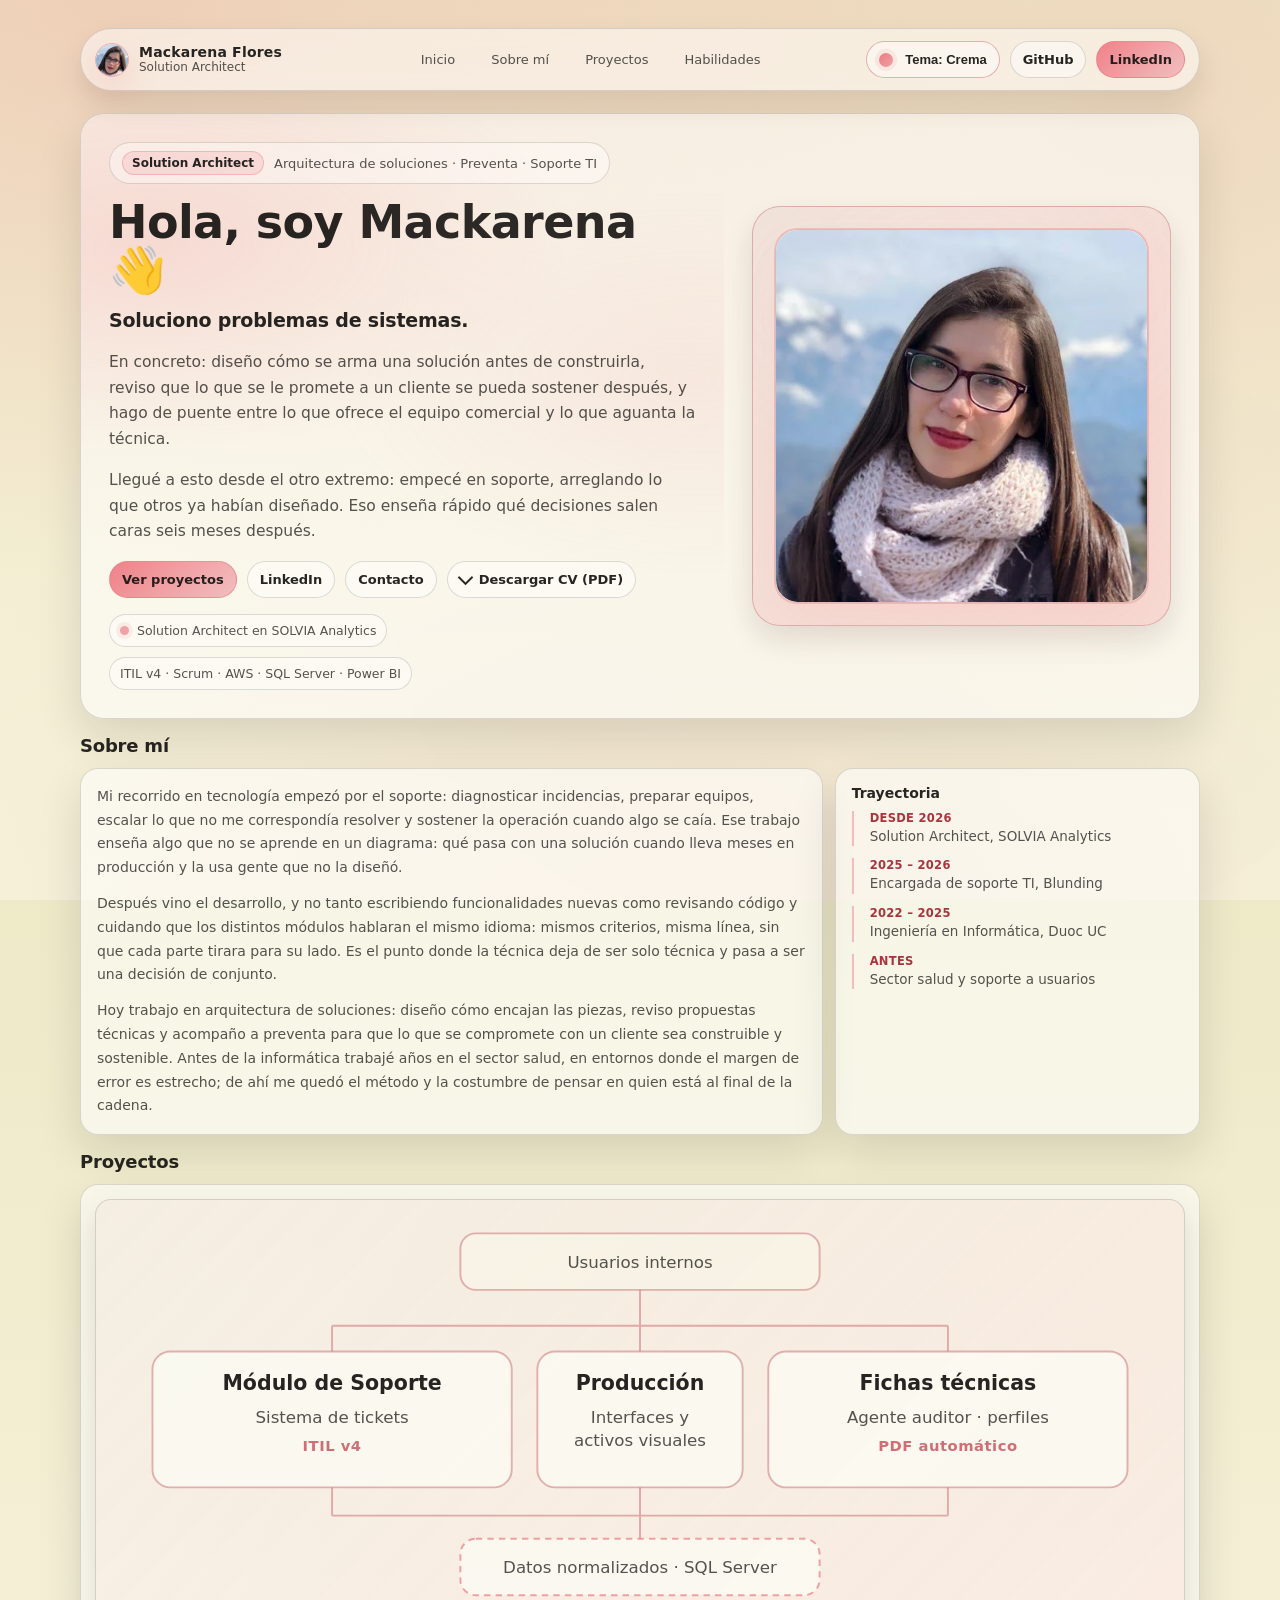
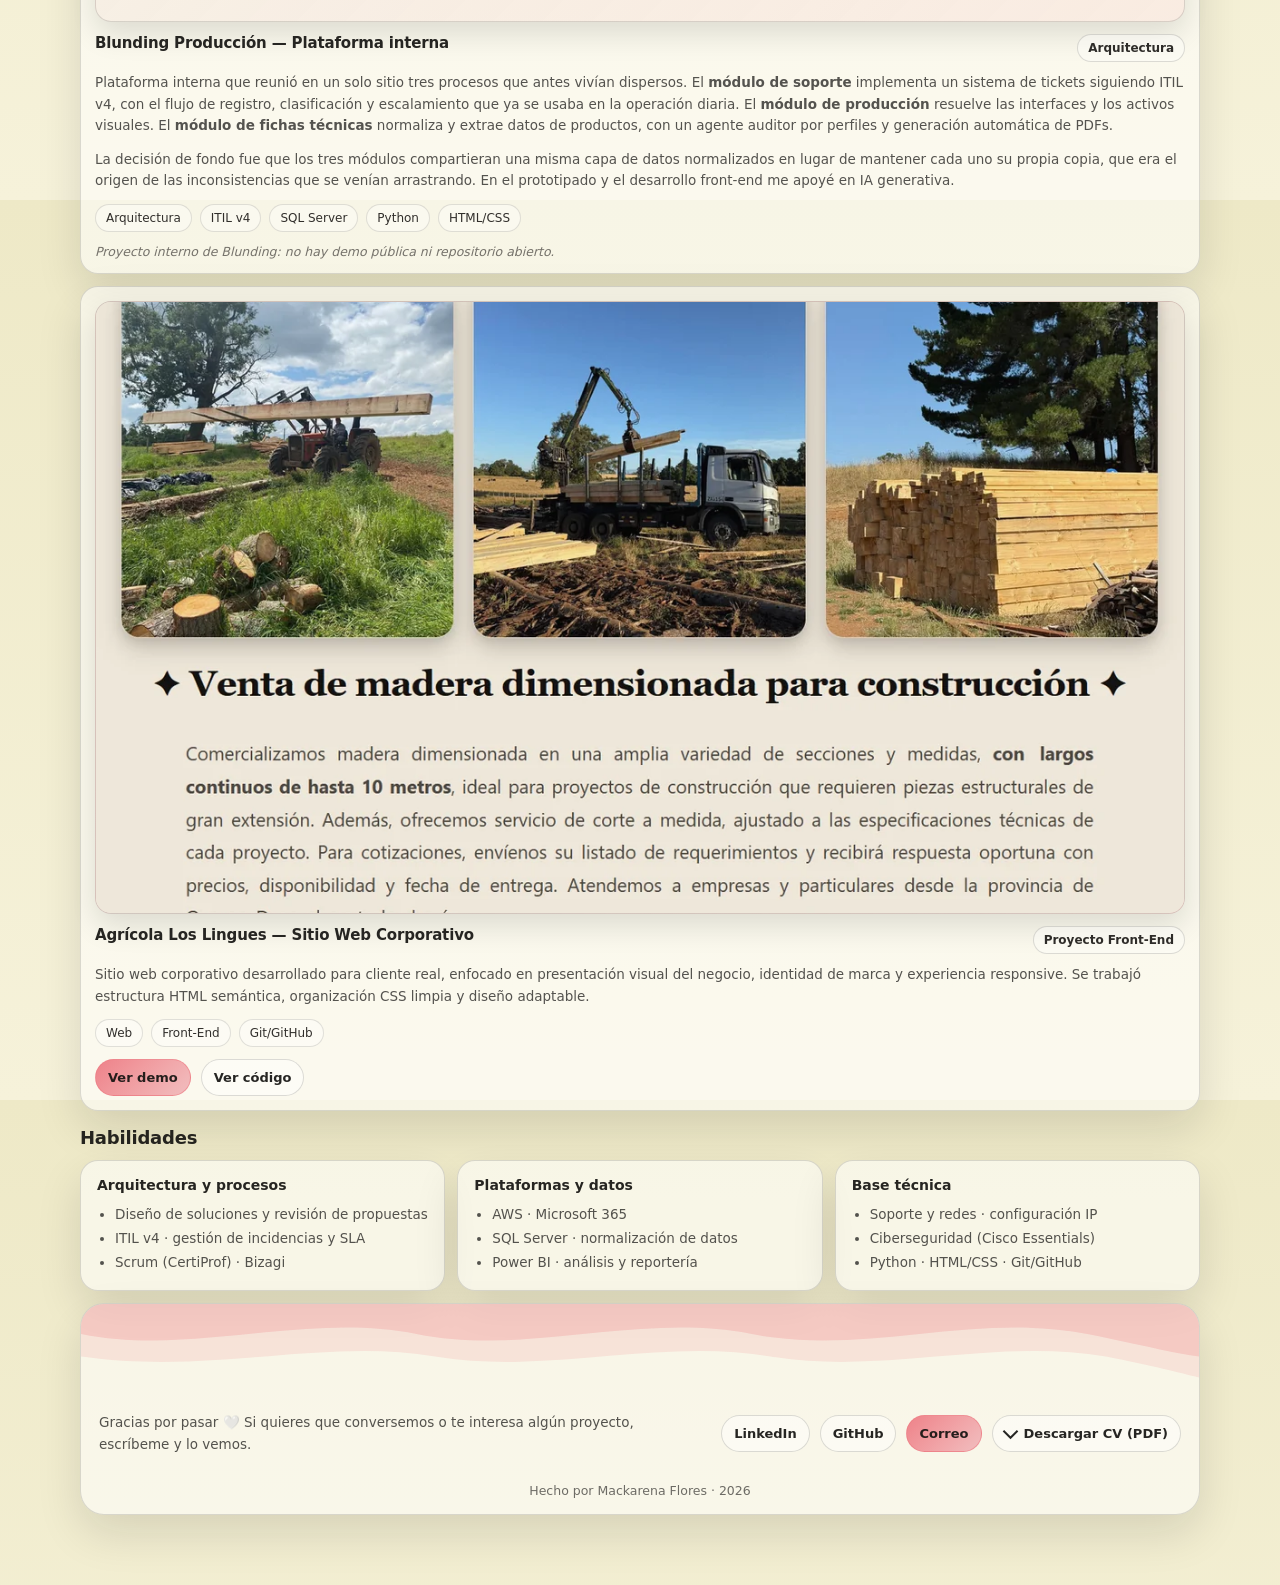
==== index.html @ 9b484f7d "Texto: reescribe el hero con las palabras de Mackarena El hero lo habia redactado yo y sonaba a desc" ====
<!doctype html>
<html lang="es" data-theme="dark">
<head>
  <meta charset="utf-8" />
  <meta name="viewport" content="width=device-width, initial-scale=1" />
  <meta name="description" content="Mackarena Flores, Solution Architect. Diseño de arquitecturas, revisión de propuestas técnicas y apoyo a preventa, con base en soporte TI y desarrollo." />
  <title>Mackarena Flores — Solution Architect</title>
  <link rel="canonical" href="https://fireeeh.github.io/portafolio/" />

  <!-- Iconos -->
  <link rel="icon" href="./favicon.svg" type="image/svg+xml" />
  <link rel="apple-touch-icon" href="./apple-touch-icon.png" />
  <meta name="theme-color" content="#0b0f17" media="(prefers-color-scheme: dark)" />
  <meta name="theme-color" content="#eee9c7" media="(prefers-color-scheme: light)" />

  <!-- Open Graph: como se ve el enlace al compartirlo -->
  <meta property="og:type" content="website" />
  <meta property="og:locale" content="es_CL" />
  <meta property="og:site_name" content="Mackarena Flores — Solution Architect" />
  <meta property="og:title" content="Mackarena Flores — Solution Architect" />
  <meta property="og:description" content="Diseño de arquitecturas de solución, revisión de propuestas técnicas y apoyo a preventa, con base en soporte TI y desarrollo." />
  <meta property="og:url" content="https://fireeeh.github.io/portafolio/" />
  <meta property="og:image" content="https://fireeeh.github.io/portafolio/og-image.png" />
  <meta property="og:image:width" content="1200" />
  <meta property="og:image:height" content="630" />
  <meta property="og:image:alt" content="Mackarena Flores — Solution Architect" />
  <meta name="twitter:card" content="summary_large_image" />

  <script type="application/ld+json">
  {
    "@context": "https://schema.org",
    "@type": "Person",
    "name": "Mackarena Flores Garrido",
    "jobTitle": "Solution Architect",
    "worksFor": { "@type": "Organization", "name": "SOLVIA Analytics" },
    "alumniOf": { "@type": "CollegeOrUniversity", "name": "Duoc UC" },
    "url": "https://fireeeh.github.io/portafolio/",
    "email": "mailto:Mackarena.Garrido.F@gmail.com",
    "image": "https://fireeeh.github.io/portafolio/og-image.png",
    "nationality": { "@type": "Country", "name": "Chile" },
    "knowsAbout": [
      "Arquitectura de soluciones",
      "ITIL v4",
      "Scrum",
      "AWS",
      "SQL Server",
      "Power BI",
      "Soporte TI",
      "Ciberseguridad"
    ],
    "sameAs": [
      "https://www.linkedin.com/in/mackarenafloresg/",
      "https://github.com/Fireeeh"
    ]
  }
  </script>

  <!-- ?v= fuerza a los navegadores a pedir la version nueva tras cada despliegue.
       GitHub Pages sirve con Cache-Control: max-age=600, asi que sin esto un
       visitante reciente recibe el HTML nuevo con el CSS viejo y la maqueta se
       rompe. Hay que subir el numero al tocar styles.css o app.js. -->
  <link rel="stylesheet" href="./styles.css?v=20260904.2" />

  <!-- Resuelve el tema antes de pintar, para que no parpadee al recargar -->
  <script>
    (function(){
      var guardado;
      try { guardado = localStorage.getItem('theme'); } catch(e){}
      var prefiereClaro = window.matchMedia('(prefers-color-scheme: light)').matches;
      document.documentElement.setAttribute(
        'data-theme',
        guardado || (prefiereClaro ? 'cream' : 'dark')
      );
    })();
  </script>
</head>

<body>
  <a class="saltar" href="#contenido">Saltar al contenido</a>
  <div class="sakura" aria-hidden="true"></div>
  <div class="wrap">

    <header class="nav" aria-label="Navegación principal">
      <div class="nav__bar">
        <a class="brand" href="#top" aria-label="Ir al inicio">
          <img class="brand__dot" src="./avatar.webp" width="96" height="96" alt="" aria-hidden="true">
          <span class="brand__text">
            <span class="brand__name">Mackarena Flores</span>
            <span class="brand__role">Solution Architect</span>
          </span>
        </a>

        <nav class="nav__links" id="navLinks" aria-label="Secciones">
          <a href="#top">Inicio</a>
          <a href="#sobre-mi">Sobre mí</a>
          <a href="#proyectos">Proyectos</a>
          <a href="#habilidades">Habilidades</a>
          <a class="nav__links-extra" href="https://github.com/Fireeeh" target="_blank" rel="noreferrer">GitHub</a>
        </nav>

        <div class="nav__cta">
          <button class="btn btn--toggle" id="themeBtn" type="button" aria-label="Cambiar tema"><span class="btn__label">Tema: Oscuro</span></button>
          <a class="btn btn--desktop" href="https://github.com/Fireeeh" target="_blank" rel="noreferrer">GitHub</a>
          <a class="btn btn--primary" href="https://www.linkedin.com/in/mackarenafloresg/" target="_blank" rel="noreferrer">LinkedIn</a>
          <button class="nav__burger" id="navBurger" type="button" aria-label="Abrir menú" aria-expanded="false" aria-controls="navLinks">
            <span aria-hidden="true"></span>
            <span aria-hidden="true"></span>
            <span aria-hidden="true"></span>
          </button>
        </div>
      </div>
    </header>

    <main id="contenido" tabindex="-1">

      <section class="hero enter" id="top" aria-label="Presentación">
      <div class="hero__layout">
        <div class="hero__block hero__block--content">
          <div class="hero__content">
            <div class="kicker">
              <span class="kicker__pill">Solution Architect</span>
              <span>Arquitectura de soluciones · Preventa · Soporte TI</span>
            </div>

            <h1>Hola, soy <span class="name">Mackarena</span> 👋</h1>

            <p class="lead lead--tesis">Soluciono problemas de sistemas.</p>

            <p class="lead">
              En concreto: diseño cómo se arma una solución antes de construirla, reviso que lo
              que se le promete a un cliente se pueda sostener después, y hago de puente entre lo
              que ofrece el equipo comercial y lo que aguanta la técnica.
            </p>

            <p class="lead">
              Llegué a esto desde el otro extremo: empecé en soporte, arreglando lo que otros ya
              habían diseñado. Eso enseña rápido qué decisiones salen caras seis meses después.
            </p>

            <div class="hero__actions">
              <a class="btn btn--primary" href="#proyectos">Ver proyectos</a>
              <a class="btn" href="https://www.linkedin.com/in/mackarenafloresg/" target="_blank" rel="noreferrer">LinkedIn</a>
              <a class="btn" href="mailto:Mackarena.Garrido.F@gmail.com">Contacto</a>
              <a class="btn btn--cv" href="./CV-Mackarena-Flores-Garrido.pdf" download>Descargar CV (PDF)</a>
            </div>

            <div class="meta" aria-label="Resumen rápido">
              <span class="chip"><span class="dot" aria-hidden="true"></span> Solution Architect en SOLVIA Analytics</span>
              <span class="chip">ITIL v4 · Scrum · AWS · SQL Server · Power BI</span>
            </div>
          </div>
        </div>

        <div class="hero__illus">
          <div class="illus-card">
            <div class="illus floaty pulse-border">
              <div class="carrusel" role="img" aria-label="Fotografías de Mackarena Flores">
                <img class="carrusel__foto is-activa"
                     src="./retrato-1.webp"
                     srcset="./retrato-1-480.webp 480w, ./retrato-1.webp 840w"
                     sizes="(max-width: 920px) 60vw, 420px"
                     width="840" height="840"
                     decoding="async"
                     fetchpriority="high"
                     alt="">
                <img class="carrusel__foto"
                     data-src="./retrato-2.webp"
                     data-srcset="./retrato-2-480.webp 480w, ./retrato-2.webp 840w"
                     sizes="(max-width: 920px) 60vw, 420px"
                     width="840" height="840"
                     decoding="async"
                     alt="">
                <img class="carrusel__foto"
                     data-src="./retrato-3.webp"
                     data-srcset="./retrato-3-480.webp 480w, ./retrato-3.webp 840w"
                     sizes="(max-width: 920px) 60vw, 420px"
                     width="840" height="840"
                     decoding="async"
                     alt="">
                <img class="carrusel__foto"
                     data-src="./retrato-4.webp"
                     data-srcset="./retrato-4-480.webp 480w, ./retrato-4.webp 840w"
                     sizes="(max-width: 920px) 60vw, 420px"
                     width="840" height="840"
                     decoding="async"
                     alt="">
              </div>
            </div>
          </div>
        </div>
      </div>
      </section>

      <section id="sobre-mi" class="reveal" aria-label="Sobre mí">
        <div class="section__head">
          <h2>Sobre mí</h2>
        </div>

        <div class="grid">
          <div class="card box col-8">
            <p class="sobre__texto">
              Mi recorrido en tecnología empezó por el soporte: diagnosticar incidencias, preparar
              equipos, escalar lo que no me correspondía resolver y sostener la operación cuando algo
              se caía. Ese trabajo enseña algo que no se aprende en un diagrama: qué pasa con una
              solución cuando lleva meses en producción y la usa gente que no la diseñó.
            </p>
            <p class="sobre__texto">
              Después vino el desarrollo, y no tanto escribiendo funcionalidades nuevas como revisando
              código y cuidando que los distintos módulos hablaran el mismo idioma: mismos criterios,
              misma línea, sin que cada parte tirara para su lado. Es el punto donde la técnica deja de
              ser solo técnica y pasa a ser una decisión de conjunto.
            </p>
            <p class="sobre__texto">
              Hoy trabajo en arquitectura de soluciones: diseño cómo encajan las piezas, reviso
              propuestas técnicas y acompaño a preventa para que lo que se compromete con un cliente
              sea construible y sostenible. Antes de la informática trabajé años en el sector salud,
              en entornos donde el margen de error es estrecho; de ahí me quedó el método y la
              costumbre de pensar en quien está al final de la cadena.
            </p>
          </div>

          <div class="card box col-4">
            <h3>Trayectoria</h3>
            <ol class="linea">
              <li>
                <span class="linea__fecha">Desde 2026</span>
                <span class="linea__hecho">Solution Architect, SOLVIA Analytics</span>
              </li>
              <li>
                <span class="linea__fecha">2025 – 2026</span>
                <span class="linea__hecho">Encargada de soporte TI, Blunding</span>
              </li>
              <li>
                <span class="linea__fecha">2022 – 2025</span>
                <span class="linea__hecho">Ingeniería en Informática, Duoc UC</span>
              </li>
              <li>
                <span class="linea__fecha">Antes</span>
                <span class="linea__hecho">Sector salud y soporte a usuarios</span>
              </li>
            </ol>
          </div>
        </div>
      </section>

      <section id="proyectos" class="reveal" aria-label="Proyectos">
        <div class="section__head">
          <h2>Proyectos</h2>
        </div>

        <div class="grid">
          <article class="card proj col-12">
            <div class="proj__media proj__media--diagrama">
              <svg viewBox="0 0 820 300" role="img" aria-labelledby="diag-titulo diag-desc" class="diagrama">
                <title id="diag-titulo">Arquitectura de la plataforma Blunding Producción</title>
                <desc id="diag-desc">Los usuarios internos de soporte, producción y comercial acceden a tres módulos —
                  tickets ITIL v4, producción y fichas técnicas — que comparten una capa común de datos normalizados.</desc>

                <rect x="270" y="12" width="280" height="44" rx="12" class="d-caja d-caja--tenue"/>
                <text x="410" y="39" class="d-txt d-txt--sm">Usuarios internos</text>

                <path d="M410 56 V 84 M170 84 H 650 M170 84 V 104 M410 84 V 104 M650 84 V 104" class="d-linea"/>

                <rect x="30" y="104" width="280" height="106" rx="14" class="d-caja"/>
                <text x="170" y="134" class="d-txt d-txt--tit">Módulo de Soporte</text>
                <text x="170" y="160" class="d-txt d-txt--sm">Sistema de tickets</text>
                <text x="170" y="182" class="d-txt d-txt--et">ITIL v4</text>

                <rect x="330" y="104" width="160" height="106" rx="14" class="d-caja"/>
                <text x="410" y="134" class="d-txt d-txt--tit">Producción</text>
                <text x="410" y="160" class="d-txt d-txt--sm">Interfaces y</text>
                <text x="410" y="178" class="d-txt d-txt--sm">activos visuales</text>

                <rect x="510" y="104" width="280" height="106" rx="14" class="d-caja"/>
                <text x="650" y="134" class="d-txt d-txt--tit">Fichas técnicas</text>
                <text x="650" y="160" class="d-txt d-txt--sm">Agente auditor · perfiles</text>
                <text x="650" y="182" class="d-txt d-txt--et">PDF automático</text>

                <path d="M170 210 V 232 M410 210 V 232 M650 210 V 232 M170 232 H 650 M410 232 V 250" class="d-linea"/>

                <rect x="270" y="250" width="280" height="44" rx="12" class="d-caja d-caja--datos"/>
                <text x="410" y="277" class="d-txt d-txt--sm">Datos normalizados · SQL Server</text>
              </svg>
            </div>

            <p class="diagrama__pista" aria-hidden="true">← Desliza el diagrama para verlo completo →</p>

            <div class="proj__top">
              <h3 class="proj__title">Blunding Producción — Plataforma interna</h3>
              <span class="tag">Arquitectura</span>
            </div>

            <p class="proj__desc">
              Plataforma interna que reunió en un solo sitio tres procesos que antes vivían dispersos.
              El <strong>módulo de soporte</strong> implementa un sistema de tickets siguiendo ITIL v4, con
              el flujo de registro, clasificación y escalamiento que ya se usaba en la operación diaria.
              El <strong>módulo de producción</strong> resuelve las interfaces y los activos visuales. El
              <strong>módulo de fichas técnicas</strong> normaliza y extrae datos de productos, con un agente
              auditor por perfiles y generación automática de PDFs.
            </p>
            <p class="proj__desc">
              La decisión de fondo fue que los tres módulos compartieran una misma capa de datos
              normalizados en lugar de mantener cada uno su propia copia, que era el origen de las
              inconsistencias que se venían arrastrando. En el prototipado y el desarrollo front-end me
              apoyé en IA generativa.
            </p>

            <div class="stack"><span>Arquitectura</span><span>ITIL v4</span><span>SQL Server</span><span>Python</span><span>HTML/CSS</span></div>
            <p class="proj__nota">Proyecto interno de Blunding: no hay demo pública ni repositorio abierto.</p>
          </article>

          <article class="card proj col-12">
            <div class="proj__media">
              <img class="proj__img"
                   src="./los_lingues.webp"
                   srcset="./los_lingues-700.webp 700w, ./los_lingues.webp 1200w"
                   sizes="(min-width: 1160px) 1056px, 92vw"
                   width="1200" height="733"
                   loading="lazy" decoding="async"
                   alt="Sitio web de Agrícola Los Lingues: portada con fotografías de faena forestal y el catálogo de madera dimensionada">
            </div>
            <div class="proj__top">
              <h3 class="proj__title">Agrícola Los Lingues — Sitio Web Corporativo</h3>
              <span class="tag">Proyecto Front-End</span>
            </div>
            <p class="proj__desc">
              Sitio web corporativo desarrollado para cliente real, enfocado en presentación visual del negocio, identidad de marca 
              y experiencia responsive.
              Se trabajó estructura HTML semántica, organización CSS limpia y diseño adaptable.
            </p>
            <div class="stack"><span>Web</span><span>Front-End</span><span>Git/GitHub</span></div>
            <div class="proj__links">
              <a class="btn btn--primary" href="https://agricola-los-lingues.onrender.com/" target="_blank" rel="noreferrer">Ver demo</a>
              <a class="btn" href="https://github.com/Fireeeh/madera2" target="_blank" rel="noreferrer">Ver código</a>
            </div>
          </article>

        </div>
      </section>

      <section id="habilidades" class="reveal" aria-label="Habilidades">
        <div class="section__head">
          <h2>Habilidades</h2>
        </div>

        <div class="grid">
          <div class="card box col-4">
            <h3>Arquitectura y procesos</h3>
            <ul class="list"><li>Diseño de soluciones y revisión de propuestas</li><li>ITIL v4 · gestión de incidencias y SLA</li><li>Scrum (CertiProf) · Bizagi</li></ul>
          </div>
          <div class="card box col-4">
            <h3>Plataformas y datos</h3>
            <ul class="list"><li>AWS · Microsoft 365</li><li>SQL Server · normalización de datos</li><li>Power BI · análisis y reportería</li></ul>
          </div>
          <div class="card box col-4">
            <h3>Base técnica</h3>
            <ul class="list"><li>Soporte y redes · configuración IP</li><li>Ciberseguridad (Cisco Essentials)</li><li>Python · HTML/CSS · Git/GitHub</li></ul>
          </div>
        </div>
      </section>

    </main>

    <footer class="footer reveal" aria-label="Pie de página">
      <svg class="footer__wave" viewBox="0 0 1200 120" preserveAspectRatio="none" aria-hidden="true">
        <path d="M0,40 C120,70 240,10 360,40 C480,70 600,10 720,40 C840,70 960,10 1080,40 C1140,55 1170,65 1200,70 L1200,0 L0,0 Z"
              fill="rgba(237,123,131,0.26)"></path>
        <path d="M0,70 C140,95 260,45 380,70 C500,95 620,45 740,70 C860,95 980,45 1100,70 C1150,82 1180,92 1200,98 L1200,0 L0,0 Z"
              fill="rgba(236,138,144,0.18)"></path>
      </svg>

      <div class="footer__body">
        <p class="footer__msg">
          Gracias por pasar 🤍 Si quieres que conversemos o te interesa algún proyecto, escríbeme y lo vemos.
        </p>
        <div class="footer__links">
          <a class="btn" href="https://www.linkedin.com/in/mackarenafloresg/" target="_blank" rel="noreferrer">LinkedIn</a>
          <a class="btn" href="https://github.com/Fireeeh" target="_blank" rel="noreferrer">GitHub</a>
          <a class="btn btn--primary" href="mailto:Mackarena.Garrido.F@gmail.com">Correo</a>
                <a class="btn btn--cv" href="./CV-Mackarena-Flores-Garrido.pdf" download>Descargar CV (PDF)</a>
        </div>
      </div>

      <div class="footer__small">
        Hecho por Mackarena Flores · <span id="year"></span>
      </div>
    </footer>

  </div>

  <script src="./app.js?v=20260904.2"></script>
</body>
</html>
---- styles.css ----
:root{
  --c1:#ed7b83; --c2:#ec8a90; --c3:#eba2a4; --c4:#e6d1ca; --c5:#eee9c7;
  --radius:18px; --radius-lg:24px; --max:1120px;
  --sans: ui-sans-serif, system-ui, -apple-system, "Segoe UI", Roboto, Arial, "Noto Sans", "Helvetica Neue", sans-serif;
}

html[data-theme="dark"]{
  --bg:#0b0f17; --bg2:#070a0f;
  --text:rgba(255,255,255,.92); --muted:rgba(255,255,255,.72);
  --panel:rgba(255,255,255,.06); --panel2:rgba(255,255,255,.09); --border:rgba(255,255,255,.14);
  --shadow:0 18px 45px rgba(0,0,0,.35); --shadow-soft:0 14px 28px rgba(0,0,0,.22);
  --glow:0 0 0 1px rgba(237,123,131,.35), 0 20px 60px rgba(237,123,131,.10);
  /* Acento legible sobre el fondo del tema */
  --acento-txt:color-mix(in srgb, var(--c1) 85%, var(--text));
  --foco:#f5a3a8;
}

html[data-theme="cream"]{
  --bg:var(--c5); --bg2:#f6f2da;
  --text:rgba(20,18,16,.92); --muted:rgba(20,18,16,.72);
  --panel:rgba(255,255,255,.55); --panel2:rgba(255,255,255,.72); --border:rgba(20,18,16,.14);
  --shadow:0 18px 45px rgba(20,18,16,.12); --shadow-soft:0 14px 28px rgba(20,18,16,.10);
  --glow:0 0 0 1px rgba(237,123,131,.35), 0 18px 50px rgba(237,123,131,.12);
  /* El coral puro sobre crema da 3.4:1; se oscurece para pasar AA */
  --acento-txt:#a8353e;
  --foco:#a8353e;
}

*{ box-sizing:border-box; }
html,body{ height:100%; }
html{ scroll-behavior:smooth; }

/* Fondo único */
body{
  margin:0;
  font-family:var(--sans);
  color:var(--text);
  overflow-x:hidden;
  background: linear-gradient(180deg, var(--bg), var(--bg2));
  position: relative;
}
body::before{
  content:"";
  position: fixed;
  inset: 0;
  pointer-events:none;
  z-index: -2;
  background:
    radial-gradient(1400px 900px at 10% 0%, rgba(237,123,131,.24), transparent 65%),
    radial-gradient(1200px 900px at 90% 10%, rgba(236,138,144,.18), transparent 68%),
    radial-gradient(1200px 1100px at 55% 115%, rgba(235,162,164,.16), transparent 70%),
    linear-gradient(180deg, var(--bg), var(--bg2));
}
body::after{
  content:"";
  position: fixed;
  inset: 0;
  pointer-events:none;
  z-index: -1;
  background:
    radial-gradient(900px 600px at 30% 30%, rgba(255,255,255,0.04), transparent 60%),
    radial-gradient(900px 600px at 70% 70%, rgba(0,0,0,0.08), transparent 60%);
  opacity:.55;
  mix-blend-mode: overlay;
}

/* Foco de teclado visible y acorde a la marca: el anillo por defecto
   del navegador es naranja y desentona con la paleta. */
:focus-visible{
  outline:2px solid var(--foco);
  outline-offset:3px;
  border-radius:999px;
}

/* Saltar al contenido: solo aparece al tabular */
.saltar{
  position:absolute;
  left:16px; top:-60px;
  z-index:100;
  padding:10px 16px;
  border-radius:999px;
  background:var(--bg2);
  color:var(--text);
  border:1px solid var(--border);
  font-weight:700;
  font-size:13px;
  transition:top .18s ease;
}
.saltar:focus{ top:16px; text-decoration:none; }

a{ color:inherit; text-decoration:none; }
a:hover{ text-decoration:underline; }

.wrap{
  width:min(100% - 32px, var(--max));
  margin:0 auto;
  padding:16px 0 70px;
  position:relative;
  z-index: 1; /* por encima del sakura */
}

.card{
  background:var(--panel);
  border:1px solid var(--border);
  border-radius:var(--radius);
  box-shadow:var(--shadow);
}

/* NAV */
.nav{ position:sticky; top:12px; z-index:50; margin:12px 0 22px; }
.nav__bar{
  display:flex; align-items:center; justify-content:space-between; gap:12px;
  padding:12px 14px;
  border-radius:999px;
  border:1px solid var(--border);
  background:color-mix(in srgb, var(--panel2) 70%, transparent);
  backdrop-filter:blur(10px);
  box-shadow:var(--shadow-soft);
}
.brand{ display:flex; align-items:center; gap:10px; min-width:220px; }
.brand__dot{
  width:34px; height:34px; border-radius:50%;
  object-fit:cover;
  display:block;
  box-shadow:0 12px 30px rgba(237,123,131,.22);
  border:1px solid color-mix(in srgb, var(--c1) 55%, transparent);
}
.brand__text{ display:flex; flex-direction:column; line-height:1.1; }
.brand__name{ font-weight:800; font-size:14px; letter-spacing:.2px; }
.brand__role{ font-size:12px; color:var(--muted); }

.nav__links{ display:flex; gap:14px; flex-wrap:wrap; justify-content:center; }
.nav__links a{
  font-size:13px; color:var(--muted);
  padding:8px 10px; border-radius:999px; border:1px solid transparent;
}
.nav__links a:hover{
  color:var(--text);
  border-color:var(--border);
  background:color-mix(in srgb, var(--panel) 70%, transparent);
  text-decoration:none;
}
.nav__cta{ display:flex; gap:10px; align-items:center; }

/* Boton hamburguesa: solo visible en movil */
.nav__burger{
  display:none;
  flex-direction:column;
  justify-content:center;
  gap:4px;
  width:40px; height:40px;
  padding:0;
  border-radius:999px;
  border:1px solid var(--border);
  background:color-mix(in srgb, var(--panel) 80%, transparent);
  cursor:pointer;
}
.nav__burger span{
  display:block;
  width:18px; height:2px;
  margin:0 auto;
  border-radius:2px;
  background:var(--text);
  transition:transform .22s ease, opacity .22s ease;
}
.nav__burger[aria-expanded="true"] span:nth-child(1){ transform:translateY(6px) rotate(45deg); }
.nav__burger[aria-expanded="true"] span:nth-child(2){ opacity:0; }
.nav__burger[aria-expanded="true"] span:nth-child(3){ transform:translateY(-6px) rotate(-45deg); }

/* GitHub vive en .nav__cta en escritorio y dentro del menu en movil */
.nav__links-extra{ display:none; }

.btn{
  display:inline-flex; align-items:center; justify-content:center; gap:8px;
  padding:10px 12px;
  border-radius:999px;
  border:1px solid var(--border);
  background:color-mix(in srgb, var(--panel) 80%, transparent);
  color:var(--text);
  font-weight:700;
  font-size:13px;
  white-space:nowrap;
  cursor:pointer;
  user-select:none;
}
.btn:hover{ background:color-mix(in srgb, var(--panel2) 80%, transparent); text-decoration:none; }
.btn--primary{
  border-color:color-mix(in srgb, var(--c1) 60%, transparent);
  background:linear-gradient(135deg, color-mix(in srgb, var(--c1) 95%, white 5%), color-mix(in srgb, var(--c3) 70%, white 30%));
  color:rgba(20,18,16,.92);
}
.btn--primary:hover{ filter:brightness(1.03); }

/* Boton de descarga del CV, con icono de flecha */
.btn--cv::before{
  content:"";
  width:9px; height:9px;
  border-left:2px solid currentColor;
  border-bottom:2px solid currentColor;
  transform:translateY(-2px) rotate(-45deg);
}

.btn--toggle{
  border-color:color-mix(in srgb, var(--c1) 40%, var(--border));
  position:relative;
  padding-left:38px;
}
.btn--toggle:before{
  content:"";
  position:absolute;
  left:12px; top:50%;
  width:14px; height:14px;
  transform:translateY(-50%);
  border-radius:999px;
  background:linear-gradient(135deg, var(--c1), var(--c3));
  box-shadow:0 0 0 4px rgba(237,123,131,.12);
}

@media (max-width: 920px){
  .nav__burger{ display:flex; }
  .btn--desktop{ display:none; }
  .nav__links-extra{ display:block; }

  .nav__links{
    position:absolute;
    top:calc(100% + 8px);
    left:0; right:0;
    flex-direction:column;
    gap:4px;
    padding:10px;
    border-radius:20px;
    border:1px solid var(--border);
    /* Base opaca + tinte del panel: el menu no debe transparentar el hero */
    background:
      linear-gradient(
        color-mix(in srgb, var(--panel2) 65%, transparent),
        color-mix(in srgb, var(--panel2) 65%, transparent)
      ),
      var(--bg2);
    backdrop-filter:blur(12px);
    box-shadow:var(--shadow);
    opacity:0;
    visibility:hidden;
    transform:translateY(-8px);
    transition:opacity .2s ease, transform .2s ease, visibility .2s;
  }
  .nav__links.is-open{
    opacity:1;
    visibility:visible;
    transform:translateY(0);
  }
  .nav__links a{
    font-size:14px;
    padding:11px 14px;
    border-radius:14px;
    color:var(--text);
  }

  .brand{ min-width:unset; }
  .nav__bar{ padding: 10px 12px; gap: 8px; }
  .brand__dot{ width: 30px; height: 30px; }
  .brand__name{ font-size: 13px; }
  .brand__role{ font-size: 11px; }
  .nav__cta{ gap: 8px; }
  .btn{ padding: 8px 10px; font-size: 12px; }
  .btn--toggle{ padding-left: 32px; }
  .btn--toggle:before{ left: 10px; width: 12px; height: 12px; }
}

@media (max-width: 640px){
  /* El toggle se conserva, reducido a su punto de color */
  .btn--toggle .btn__label{ display: none; }
  .btn--toggle{ width: 40px; height: 40px; padding: 0; }
  .btn--toggle:before{ left: 50%; transform: translate(-50%, -50%); }
  .brand__text{ display: flex; flex-direction: column; }
  .brand__role{ display: none; }
}

/* HERO */
.hero{
  border-radius:var(--radius-lg);
  border:1px solid var(--border);
  box-shadow:var(--shadow);
  overflow:hidden;
  background:var(--panel);
}
.hero__layout{
  display:grid;
  grid-template-columns:1.15fr .85fr;
  min-height:420px;
}
.hero__block{ position:relative; padding:28px; }
.hero__block--content{ overflow:hidden; }
.hero__block--content::before{
  content:"";
  position:absolute; inset:-40px;
  background:
    radial-gradient(700px 340px at 15% 25%, rgba(237,123,131,.18), transparent 60%),
    radial-gradient(600px 320px at 90% 45%, rgba(235,162,164,.14), transparent 60%);
  pointer-events:none;
  filter:blur(2px);
  z-index:0;
}
.hero__content{ position:relative; z-index:1; max-width:62ch; }
.hero__illus{
  padding:28px;
  display:flex;
  align-items:center;
  justify-content:center;
  background:transparent;
}
main > section + section{ margin-top:16px; }

@media (max-width: 920px){ 
  .hero__layout{ grid-template-columns:1fr; min-height: auto; }
  .hero__block{ padding: 20px; }
  .hero__illus{ padding: 20px; min-height: 280px; }
}

@media (max-width: 640px){
  .hero__block{ padding: 16px; }
  .hero__illus{ padding: 16px; min-height: 240px; }
  .illus-card{ padding: 16px; }
  h1{ font-size: clamp(24px, 7vw, 32px); margin: 10px 0 8px; }
  .lead{ font-size: 14px; line-height: 1.6; }
  .hero__actions{ gap: 8px; margin-top: 12px; }
  .kicker{ font-size: 11px; padding: 6px 10px; gap: 8px; flex-wrap: wrap; }
  .kicker__pill{ font-size: 11px; padding: 3px 8px; }
  .meta{ gap: 8px; font-size: 11px; margin-top: 12px; }
  .chip{ padding: 6px 8px; gap: 6px; }
  .dot{ width: 7px; height: 7px; }
}

.name{ color: color-mix(in srgb, var(--text) 98%, white 2%); }

.kicker{
  display:inline-flex; align-items:center; gap:10px;
  padding:8px 12px;
  border-radius:999px;
  border:1px solid var(--border);
  background:color-mix(in srgb, var(--panel) 70%, transparent);
  color:var(--muted);
  font-size:13px;
}
.kicker__pill{
  padding:4px 9px;
  border-radius:999px;
  background:color-mix(in srgb, var(--c1) 18%, transparent);
  border:1px solid color-mix(in srgb, var(--c1) 38%, transparent);
  color:var(--text);
  font-weight:800;
  font-size:12px;
}

h1{
  margin:14px 0 10px;
  font-size:clamp(28px, 3.8vw, 46px);
  line-height:1.05;
  letter-spacing:-.6px;
}
.lead{
  margin:0 0 16px;
  color:var(--muted);
  font-size:15.5px;
  line-height:1.65;
}

/* La frase con la que ella misma describe su trabajo: abre el hero */
.lead--tesis{
  color:var(--text);
  font-size:19px;
  font-weight:600;
  letter-spacing:-.2px;
  margin-bottom:14px;
}
@media (max-width: 640px){
  .lead--tesis{ font-size:16.5px; }
}
.hero__actions{ display:flex; gap:10px; flex-wrap:wrap; margin-top:10px; }
.meta{
  margin-top:16px;
  display:flex; gap:10px; flex-wrap:wrap;
  color:var(--muted);
  font-size:12.5px;
}
.chip{
  display:inline-flex; align-items:center; gap:8px;
  padding:8px 10px;
  border-radius:999px;
  border:1px solid var(--border);
  background:color-mix(in srgb, var(--panel) 70%, transparent);
}
.dot{
  width:9px; height:9px; border-radius:999px;
  background:color-mix(in srgb, var(--c2) 80%, white 20%);
  box-shadow:0 0 0 4px rgba(237,123,131,.12);
}

/* Ilustración */
.illus-card{
  width:min(420px, 100%);
  aspect-ratio:1/1;
  padding:22px;
  border-radius:28px;
  border:1px solid color-mix(in srgb, var(--c1) 28%, var(--border));
  background:
    radial-gradient(520px 340px at 50% 20%, rgba(255,255,255,0.18), transparent 60%),
    linear-gradient(135deg,
      color-mix(in srgb, var(--c4) 48%, transparent),
      color-mix(in srgb, var(--c1) 22%, transparent)
    );
  box-shadow:var(--shadow-soft);
  display:flex;
  align-items:center;
  justify-content:center;
}
.illus{
  width:100%;
  height:100%;
  border-radius:22px;
  border:1px solid color-mix(in srgb, var(--c1) 28%, var(--border));
  background:color-mix(in srgb, var(--panel2) 60%, transparent);
  box-shadow:var(--glow);
  overflow:hidden;
  position:relative;
  transform:translateZ(0);
}

/* Carrusel del hero: las fotos se apilan y se cruzan por opacidad */
.carrusel{
  position:absolute;
  inset:0;
  border-radius:22px;
  overflow:hidden;
}
.carrusel__foto{
  position:absolute;
  inset:0;
  width:100%;
  height:100%;
  object-fit:cover;
  display:block;
  opacity:0;
  transition:opacity 1.2s ease-in-out;
}
.carrusel__foto.is-activa{ opacity:1; }

/* Sin movimiento: se queda fija la primera y se ocultan las demas */
@media (prefers-reduced-motion: reduce){
  .carrusel__foto{ display:none; }
  .carrusel__foto.is-activa{ display:block; opacity:1; }
}

/* Velo coral: integra la foto en la paleta sin apagar el rostro.
   Va sobre la imagen, por eso este ::after sube su z-index. */
.illus::after{
  content:"";
  position:absolute;
  inset:0;
  z-index:1;
  pointer-events:none;
  border-radius:22px;
  background:
    linear-gradient(180deg,
      color-mix(in srgb, var(--c1) 16%, transparent) 0%,
      transparent 42%,
      color-mix(in srgb, var(--c1) 26%, transparent) 100%),
    radial-gradient(400px 240px at 20% 15%, rgba(255,255,255,0.14), transparent 65%);
  mix-blend-mode:soft-light;
}


/* Secciones / grid */
section{ scroll-margin-top:90px; }
.section__head{
  display:flex; align-items:end; justify-content:space-between;
  gap:12px;
  margin:0 0 12px;
}
.section__head h2{ margin:0; font-size:18px; letter-spacing:-.2px; }
.section__head p{ margin:0; color:var(--muted); font-size:13px; }

.grid{
  display:grid;
  grid-template-columns:repeat(12, 1fr);
  gap:12px;
}
.col-12{ grid-column:span 12; }
.col-6{ grid-column:span 6; }
.col-4{ grid-column:span 4; }
@media (max-width: 920px){
  .col-12,.col-8,.col-6,.col-4{ grid-column:span 12; }
  .grid{ gap: 10px; }
  .section__head{ margin: 0 0 10px; flex-wrap: wrap; }
  .section__head h2{ font-size: 16px; }
}

@media (max-width: 640px){
  .wrap{ width: min(100% - 24px, var(--max)); padding: 12px 0 50px; }
  .grid{ gap: 8px; }
  main > section + section{ margin-top:12px; }
  section{ scroll-margin-top: 70px; }
}

.box{ padding:16px; }

/* Sobre mi */
.col-8{ grid-column:span 8; }
.sobre__texto{
  margin:0 0 12px;
  color:var(--muted);
  font-size:14px;
  line-height:1.7;
}
.sobre__texto:last-child{ margin-bottom:0; }

.linea{
  list-style:none;
  margin:0;
  padding:0;
  display:flex;
  flex-direction:column;
  gap:12px;
}
.linea li{
  display:flex;
  flex-direction:column;
  gap:2px;
  padding-left:16px;
  border-left:2px solid color-mix(in srgb, var(--c1) 45%, transparent);
}
.linea__fecha{
  font-size:11.5px;
  font-weight:800;
  letter-spacing:.3px;
  text-transform:uppercase;
  color:var(--acento-txt);
}
.linea__hecho{
  font-size:13.5px;
  color:var(--muted);
  line-height:1.45;
}
.box h3{ margin:0 0 10px; font-size:14px; }
.list{
  margin:0;
  padding-left:18px;
  color:var(--muted);
  line-height:1.75;
  font-size:13.5px;
}

/* Projects */
.proj{
  padding:14px;
  transition:transform .18s ease, box-shadow .18s ease, background .18s ease, border-color .18s ease;
}
.proj:hover{
  transform:translateY(-3px);
  background:var(--panel2);
  border-color:color-mix(in srgb, var(--c1) 35%, var(--border));
  box-shadow:var(--shadow-soft), var(--glow);
}
.proj__media{
  border-radius:16px;
  border:1px solid var(--border);
  background:linear-gradient(135deg, color-mix(in srgb, var(--c4) 50%, transparent), color-mix(in srgb, var(--c1) 20%, transparent));
  aspect-ratio:16/9;
  overflow:hidden;
  box-shadow:0 12px 30px rgba(0,0,0,.12);
  display:flex; align-items:center; justify-content:center;
}
.proj__img{
  width:100%;
  height:100%;
  object-fit:cover;
  display:block;
}
.proj__top{
  display:flex; align-items:start; justify-content:space-between; gap:10px;
  margin-top:12px;
}
.proj__title{ margin:0; font-size:15px; letter-spacing:-.15px; }
.tag{
  font-size:12px; font-weight:800;
  color:color-mix(in srgb, var(--text) 85%, var(--muted));
  border:1px solid var(--border);
  background:color-mix(in srgb, var(--panel) 65%, transparent);
  padding:6px 10px;
  border-radius:999px;
  white-space:nowrap;
}
.proj__desc{
  margin:10px 0 12px;
  color:var(--muted);
  font-size:13.5px;
  line-height:1.6;
}
.stack{ display:flex; flex-wrap:wrap; gap:8px; margin:0 0 12px; }
.stack span{
  font-size:12px;
  color:color-mix(in srgb, var(--text) 78%, var(--muted));
  border:1px solid color-mix(in srgb, var(--border) 85%, transparent);
  background:color-mix(in srgb, var(--panel) 65%, transparent);
  padding:6px 10px;
  border-radius:999px;
}
.proj__links{ display:flex; gap:10px; flex-wrap:wrap; }

/* Diagrama de arquitectura (sustituye a la captura en proyectos internos) */
.proj__media--diagrama{
  aspect-ratio:auto;
  padding:18px;
  background:linear-gradient(135deg,
    color-mix(in srgb, var(--c4) 22%, transparent),
    color-mix(in srgb, var(--c1) 10%, transparent));
}
.diagrama{ width:100%; height:auto; display:block; }

/* En pantallas estrechas el SVG se encogeria hasta ~4px de texto:
   mejor mantener un ancho minimo legible y dejar que el diagrama
   se desplace dentro de su propia caja. */
@media (max-width: 760px){
  .proj__media--diagrama{
    overflow-x:auto;
    overflow-y:hidden;
    padding:14px;
  }
  .diagrama{ min-width:740px; }
}
.diagrama__pista{
  display:none;
  margin:8px 0 0;
  font-size:11.5px;
  color:color-mix(in srgb, var(--muted) 75%, transparent);
}
@media (max-width: 760px){
  .diagrama__pista{ display:block; }
}
.d-caja{
  fill:color-mix(in srgb, var(--panel2) 85%, var(--bg));
  stroke:color-mix(in srgb, var(--c1) 40%, var(--border));
  stroke-width:1.5;
}
.d-caja--tenue{ fill:color-mix(in srgb, var(--panel) 70%, var(--bg)); }
.d-caja--datos{ stroke:color-mix(in srgb, var(--c1) 70%, transparent); stroke-dasharray:5 4; }
.d-linea{
  fill:none;
  stroke:color-mix(in srgb, var(--c1) 45%, var(--border));
  stroke-width:1.5;
}
.d-txt{
  fill:var(--text);
  text-anchor:middle;
  font-family:var(--sans);
}
.d-txt--tit{ font-size:16px; font-weight:800; }
.d-txt--sm{ font-size:13px; fill:var(--muted); }
.d-txt--et{
  font-size:11.5px;
  font-weight:800;
  letter-spacing:.4px;
  fill:color-mix(in srgb, var(--c1) 85%, var(--text));
}

.proj__nota{
  margin:10px 0 0;
  font-size:12.5px;
  color:color-mix(in srgb, var(--muted) 80%, transparent);
  font-style:italic;
}

@media (max-width: 640px){
  .proj{ padding: 12px; }
  .proj__media{ aspect-ratio: 16/10; border-radius: 12px; }
  .proj__title{ font-size: 14px; }
  .proj__desc{ font-size: 13px; line-height: 1.5; margin: 8px 0 10px; }
  .proj__top{ margin-top: 10px; gap: 8px; }
  .tag{ font-size: 11px; padding: 5px 8px; }
  .stack{ gap: 6px; margin: 0 0 10px; }
  .stack span{ font-size: 11px; padding: 5px 8px; }
  .proj__links{ gap: 8px; }
  .box{ padding: 14px; }
  .box h3{ font-size: 13px; margin: 0 0 8px; }
  .sobre__texto{ font-size: 13px; line-height: 1.65; }
  .list{ font-size: 12.5px; line-height: 1.65; padding-left: 16px; }
}


/* Footer */
.footer{
  border-radius:var(--radius-lg);
  overflow:hidden;
  border:1px solid var(--border);
  background:var(--panel);
  box-shadow:var(--shadow);
  margin-top:12px;
}
.footer__wave{ display:block; width:100%; height:90px; }
.footer__body{
  padding:18px;
  display:flex; flex-wrap:wrap; gap:12px;
  align-items:center; justify-content:space-between;
}
.footer__msg{
  margin:0;
  color:var(--muted);
  line-height:1.6;
  font-size:13.5px;
  max-width:70ch;
}
.footer__small{
  width:100%;
  text-align:center;
  padding:10px 16px 16px;
  color:color-mix(in srgb, var(--muted) 85%, transparent);
  font-size:12.5px;
}
.footer__links{
  display:flex;
  gap:10px;
  flex-wrap:wrap;
}

@media (max-width: 640px){
  .footer{ margin-top: 8px; }
  .footer__wave{ height: 70px; }
  .footer__body{ padding: 14px; gap: 10px; flex-direction: column; align-items: flex-start; }
  .footer__msg{ font-size: 12.5px; }
  .footer__small{ padding: 8px 12px 12px; font-size: 11px; }
  .footer__links{ width: 100%; justify-content: center; }
}

/* Animaciones */
@media (prefers-reduced-motion: reduce){
  *{ animation:none !important; transition:none !important; scroll-behavior:auto !important; }
}
.enter{ animation:enter .7s cubic-bezier(0.16, 1, 0.3, 1) both; }
@keyframes enter{ from{opacity:0; transform:translateY(16px);} to{opacity:1; transform:translateY(0);} }

.reveal{
  opacity:0;
  transform:translateY(18px);
  transition:opacity .55s cubic-bezier(0.16,1,0.3,1), transform .55s cubic-bezier(0.16,1,0.3,1);
}
.reveal.is-visible{ opacity:1; transform:translateY(0); }

.floaty{ animation:floaty 6.2s ease-in-out infinite; }
@keyframes floaty{ 0%,100%{transform:translateY(0);} 50%{transform:translateY(-8px);} }
.pulse-border{ animation:pulseBorder 3.8s ease-in-out infinite; }
@keyframes pulseBorder{
  0%,100%{ box-shadow:var(--glow); }
  50%{ box-shadow:0 0 0 1px rgba(237,123,131,.25), 0 26px 70px rgba(237,123,131,.14); }
}

/* =========================
   Sakura (pétalos) — fondo
   ========================= */
.sakura{
  position: fixed;
  inset: 0;
  z-index: 0;
  pointer-events: none;
  overflow: hidden;
}

/* Forma más sakura + más suave */
.petal{
  position:absolute;
  top:-12vh;
  left:0;

  width: 18px;
  height: 14px;

  /* notch arriba tipo sakura */
  clip-path: polygon(
    50% 0%,
    62% 10%,
    74% 26%,
    84% 46%,
    78% 70%,
    50% 100%,
    22% 70%,
    16% 46%,
    26% 26%,
    38% 10%
  );

  background:
    radial-gradient(circle at 35% 25%,
      rgba(255,255,255,0.60),
      rgba(255,255,255,0.18) 25%,
      rgba(237,123,131,0.55) 45%,
      rgba(236,138,144,0.28) 72%,
      rgba(235,162,164,0.12)
    );

  opacity: 0.30;
  filter: blur(0.15px);
  box-shadow: 0 12px 26px rgba(0,0,0,0.12);
  will-change: transform, margin-left, opacity;

  /* viento por scroll (lo setea JS) */
  --windX: 0px;
}

/* caída (incluye viento) */
@keyframes fall{
  from{
    transform: translate3d(var(--windX), -12vh, 0) rotate(var(--r0));
  }
  to{
    transform: translate3d(var(--windX), 112vh, 0) rotate(var(--r1));
  }
}

/* brisa lateral suave */
@keyframes drift{
  0%   { margin-left: 0; }
  50%  { margin-left: var(--drift); }
  100% { margin-left: 0; }
}

@media (prefers-reduced-motion: reduce){
  .sakura{ display:none; }
}
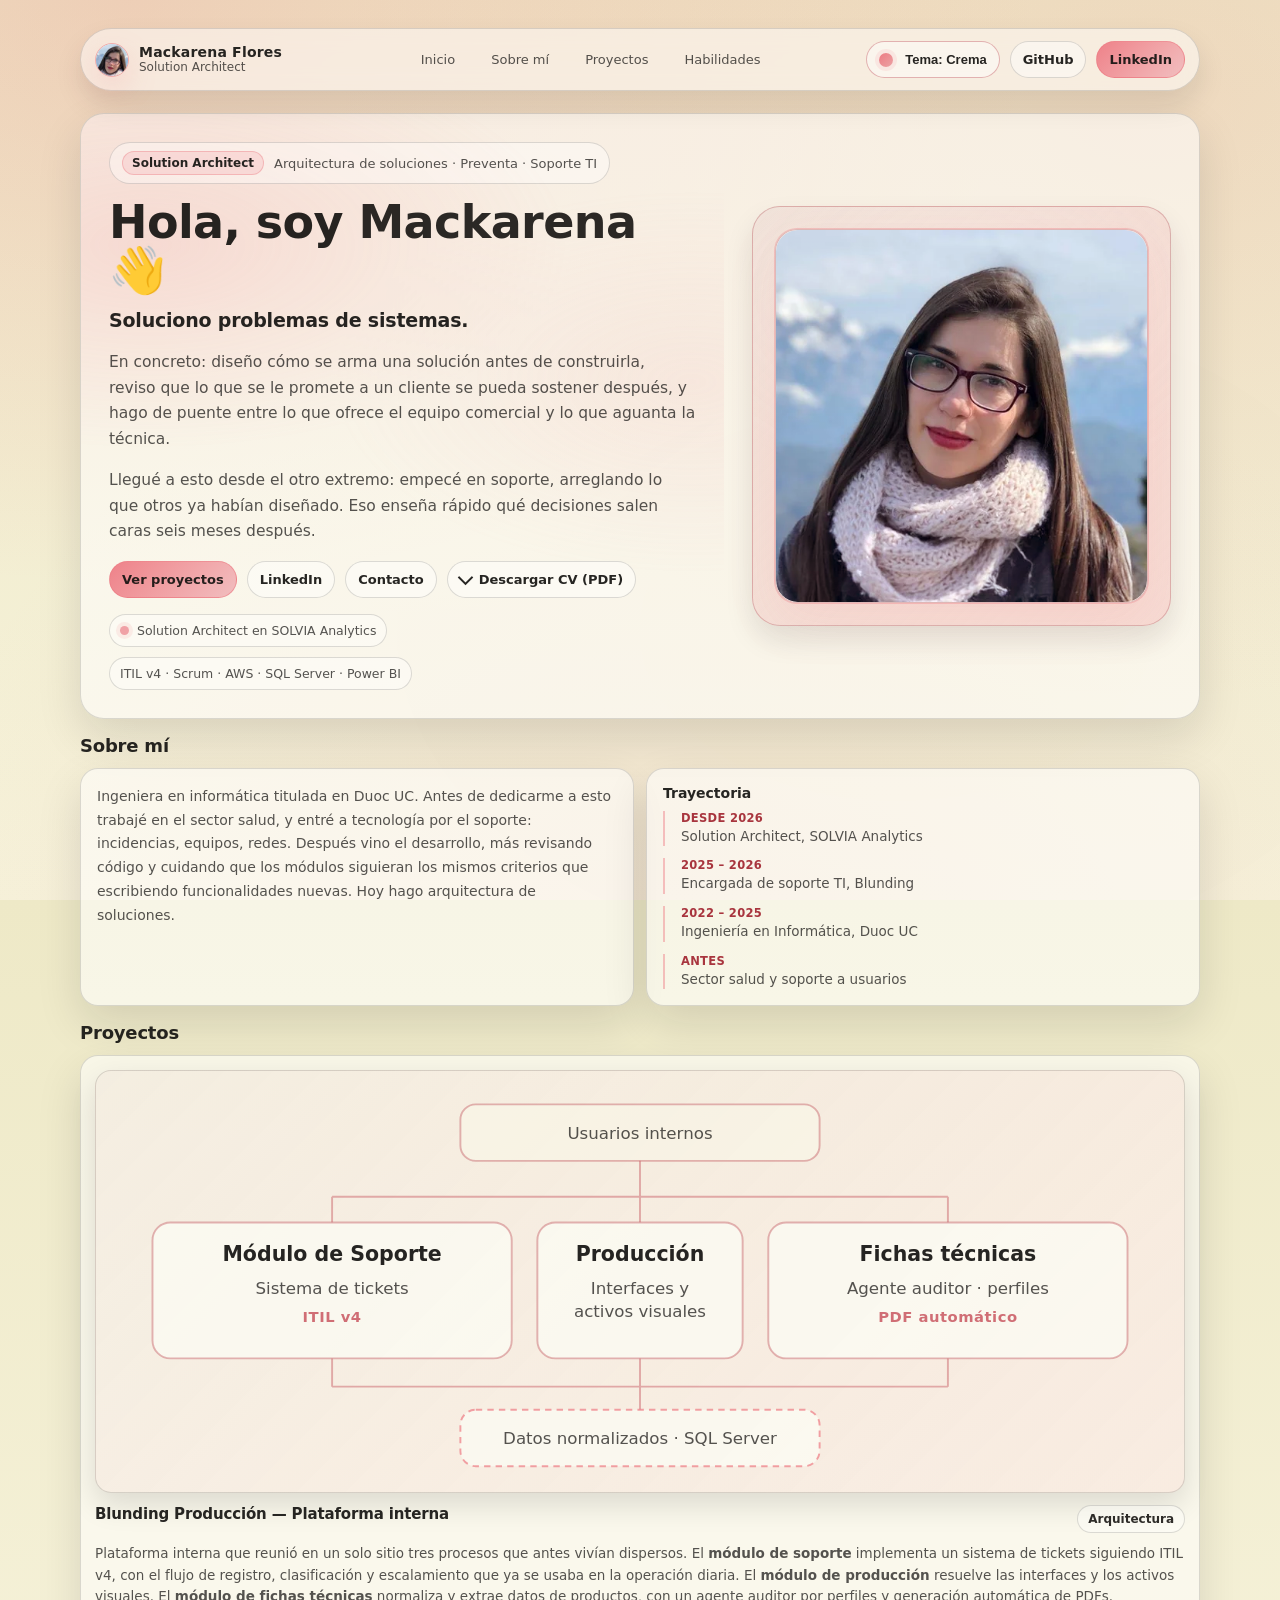
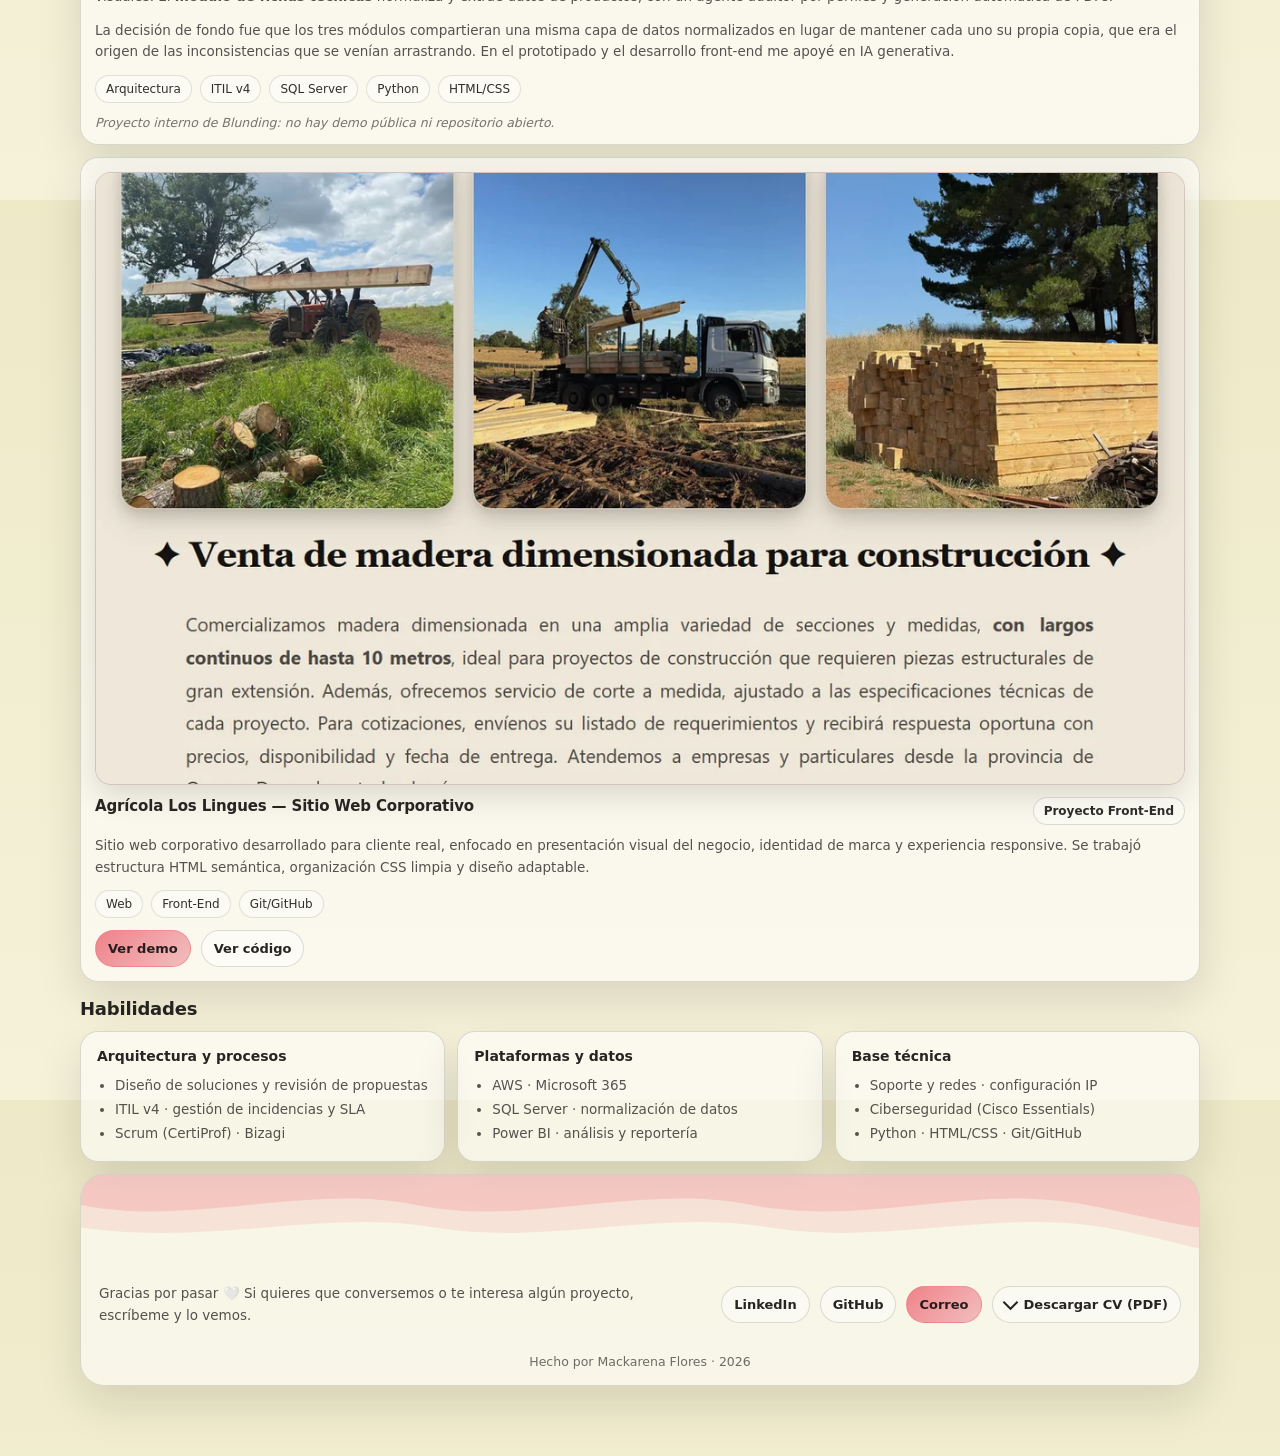
==== commit 76789f58: "Texto: reduce "Sobre mi" a un parrafo con lo verificable Los tres parrafos anteriores los habia reda" ====
--- a/index.html
+++ b/index.html
@@ -59,7 +59,7 @@
        GitHub Pages sirve con Cache-Control: max-age=600, asi que sin esto un
        visitante reciente recibe el HTML nuevo con el CSS viejo y la maqueta se
        rompe. Hay que subir el numero al tocar styles.css o app.js. -->
-  <link rel="stylesheet" href="./styles.css?v=20260904.2" />
+  <link rel="stylesheet" href="./styles.css?v=20260904.3" />
 
   <!-- Resuelve el tema antes de pintar, para que no parpadee al recargar -->
   <script>
@@ -197,29 +197,17 @@
         </div>
 
         <div class="grid">
-          <div class="card box col-8">
+          <div class="card box col-6">
             <p class="sobre__texto">
-              Mi recorrido en tecnología empezó por el soporte: diagnosticar incidencias, preparar
-              equipos, escalar lo que no me correspondía resolver y sostener la operación cuando algo
-              se caía. Ese trabajo enseña algo que no se aprende en un diagrama: qué pasa con una
-              solución cuando lleva meses en producción y la usa gente que no la diseñó.
-            </p>
-            <p class="sobre__texto">
-              Después vino el desarrollo, y no tanto escribiendo funcionalidades nuevas como revisando
-              código y cuidando que los distintos módulos hablaran el mismo idioma: mismos criterios,
-              misma línea, sin que cada parte tirara para su lado. Es el punto donde la técnica deja de
-              ser solo técnica y pasa a ser una decisión de conjunto.
-            </p>
-            <p class="sobre__texto">
-              Hoy trabajo en arquitectura de soluciones: diseño cómo encajan las piezas, reviso
-              propuestas técnicas y acompaño a preventa para que lo que se compromete con un cliente
-              sea construible y sostenible. Antes de la informática trabajé años en el sector salud,
-              en entornos donde el margen de error es estrecho; de ahí me quedó el método y la
-              costumbre de pensar en quien está al final de la cadena.
-            </p>
-          </div>
-
-          <div class="card box col-4">
+              Ingeniera en informática titulada en Duoc UC. Antes de dedicarme a esto trabajé en
+              el sector salud, y entré a tecnología por el soporte: incidencias, equipos, redes.
+              Después vino el desarrollo, más revisando código y cuidando que los módulos
+              siguieran los mismos criterios que escribiendo funcionalidades nuevas. Hoy hago
+              arquitectura de soluciones.
+            </p>
+          </div>
+
+          <div class="card box col-6">
             <h3>Trayectoria</h3>
             <ol class="linea">
               <li>
@@ -388,6 +376,6 @@
 
   </div>
 
-  <script src="./app.js?v=20260904.2"></script>
+  <script src="./app.js?v=20260904.3"></script>
 </body>
 </html>
--- a/styles.css
+++ b/styles.css
@@ -489,7 +489,7 @@
 .col-6{ grid-column:span 6; }
 .col-4{ grid-column:span 4; }
 @media (max-width: 920px){
-  .col-12,.col-8,.col-6,.col-4{ grid-column:span 12; }
+  .col-12,.col-6,.col-4{ grid-column:span 12; }
   .grid{ gap: 10px; }
   .section__head{ margin: 0 0 10px; flex-wrap: wrap; }
   .section__head h2{ font-size: 16px; }
@@ -505,7 +505,6 @@
 .box{ padding:16px; }
 
 /* Sobre mi */
-.col-8{ grid-column:span 8; }
 .sobre__texto{
   margin:0 0 12px;
   color:var(--muted);
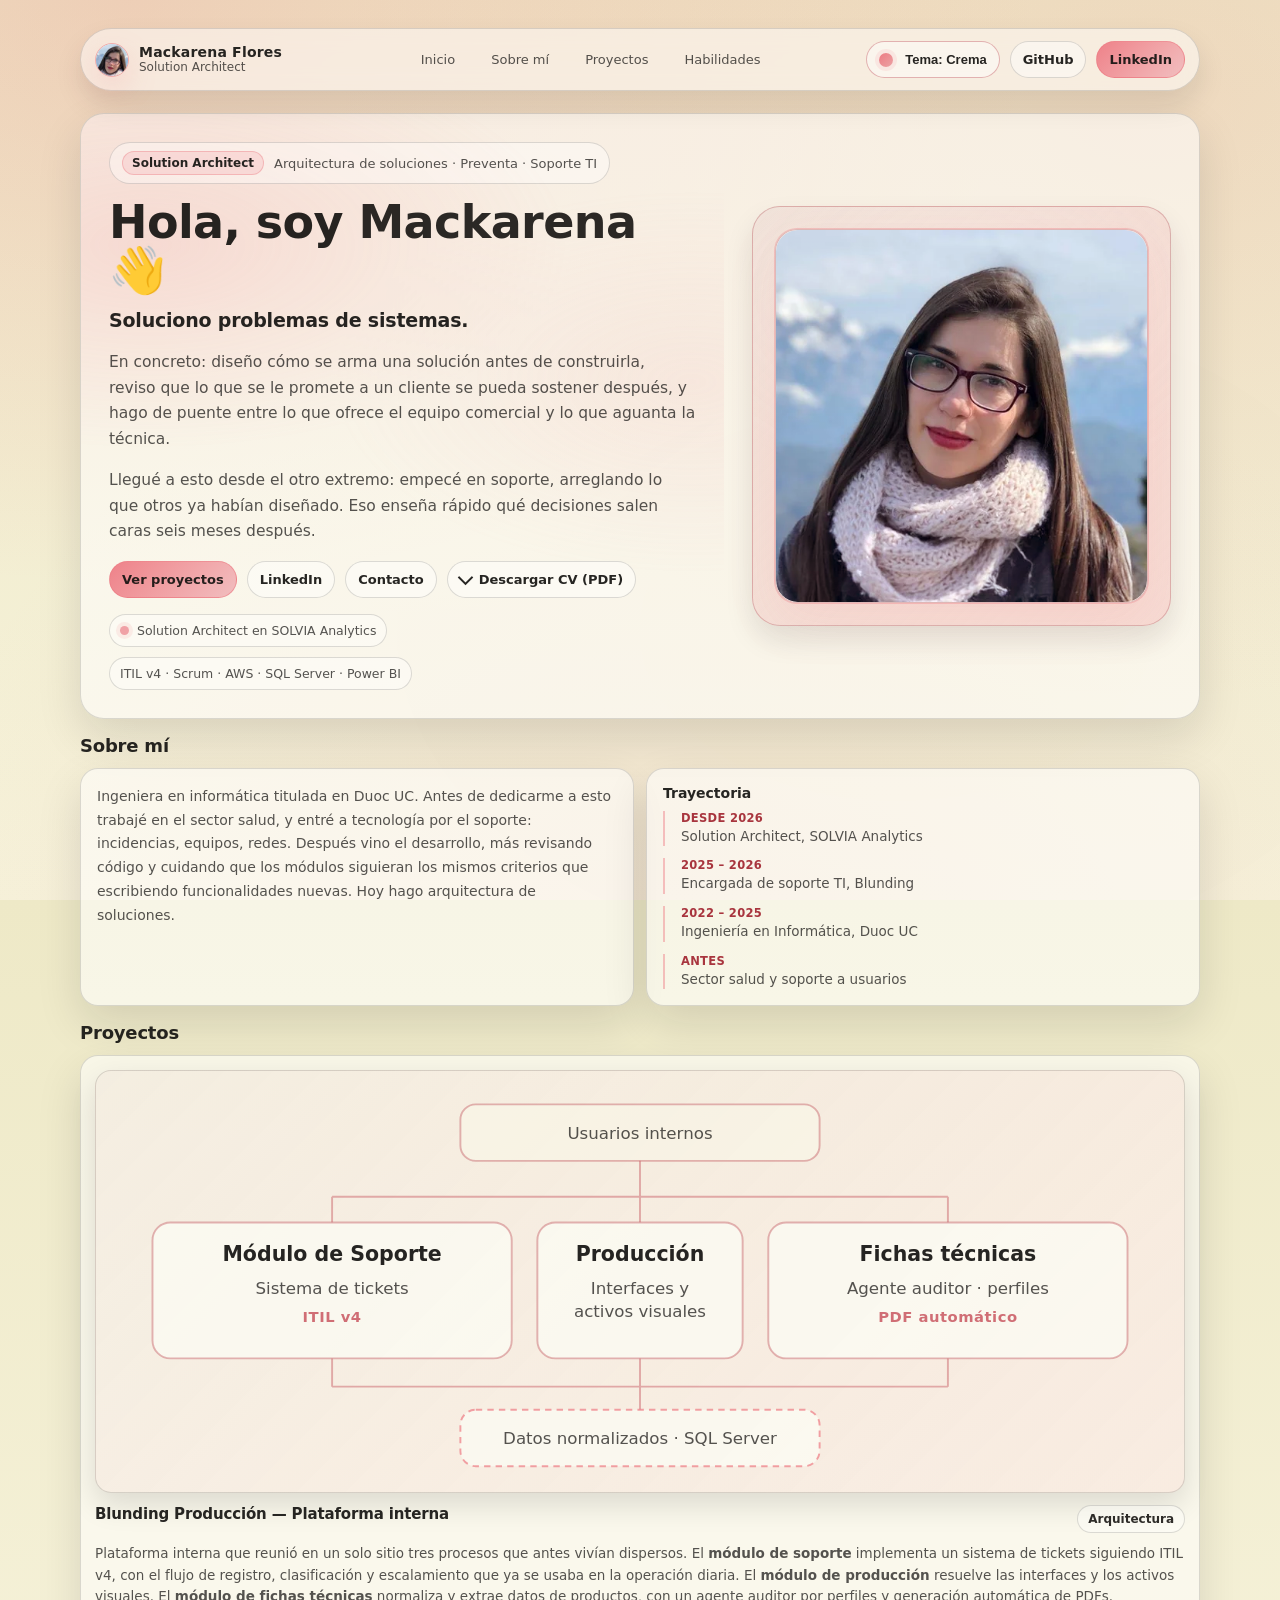
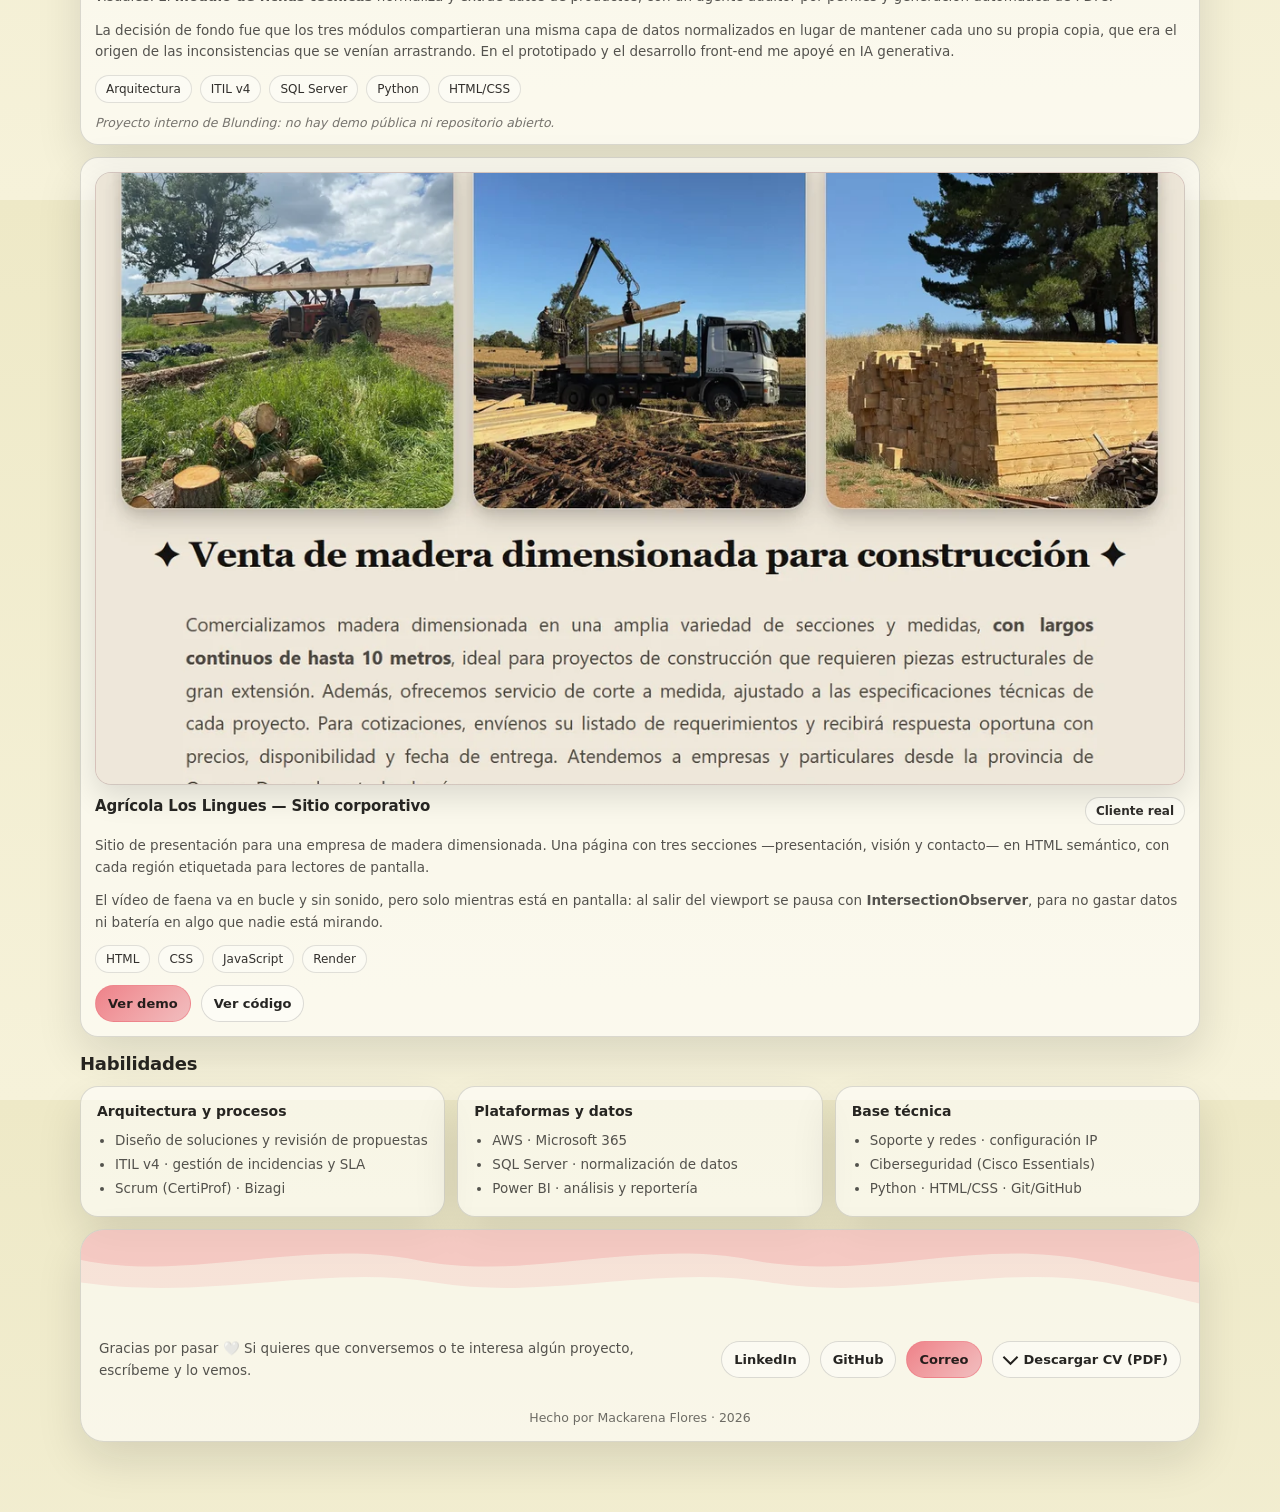
==== commit 832849e0: "Texto: reescribe la tarjeta de Los Lingues con lo que el sitio hace La descripcion anterior era gene" ====
--- a/index.html
+++ b/index.html
@@ -308,15 +308,20 @@
                    alt="Sitio web de Agrícola Los Lingues: portada con fotografías de faena forestal y el catálogo de madera dimensionada">
             </div>
             <div class="proj__top">
-              <h3 class="proj__title">Agrícola Los Lingues — Sitio Web Corporativo</h3>
-              <span class="tag">Proyecto Front-End</span>
+              <h3 class="proj__title">Agrícola Los Lingues — Sitio corporativo</h3>
+              <span class="tag">Cliente real</span>
             </div>
             <p class="proj__desc">
-              Sitio web corporativo desarrollado para cliente real, enfocado en presentación visual del negocio, identidad de marca 
-              y experiencia responsive.
-              Se trabajó estructura HTML semántica, organización CSS limpia y diseño adaptable.
-            </p>
-            <div class="stack"><span>Web</span><span>Front-End</span><span>Git/GitHub</span></div>
+              Sitio de presentación para una empresa de madera dimensionada. Una página con tres
+              secciones —presentación, visión y contacto— en HTML semántico, con cada región
+              etiquetada para lectores de pantalla.
+            </p>
+            <p class="proj__desc">
+              El vídeo de faena va en bucle y sin sonido, pero solo mientras está en pantalla: al
+              salir del viewport se pausa con <strong>IntersectionObserver</strong>, para no gastar
+              datos ni batería en algo que nadie está mirando.
+            </p>
+            <div class="stack"><span>HTML</span><span>CSS</span><span>JavaScript</span><span>Render</span></div>
             <div class="proj__links">
               <a class="btn btn--primary" href="https://agricola-los-lingues.onrender.com/" target="_blank" rel="noreferrer">Ver demo</a>
               <a class="btn" href="https://github.com/Fireeeh/madera2" target="_blank" rel="noreferrer">Ver código</a>
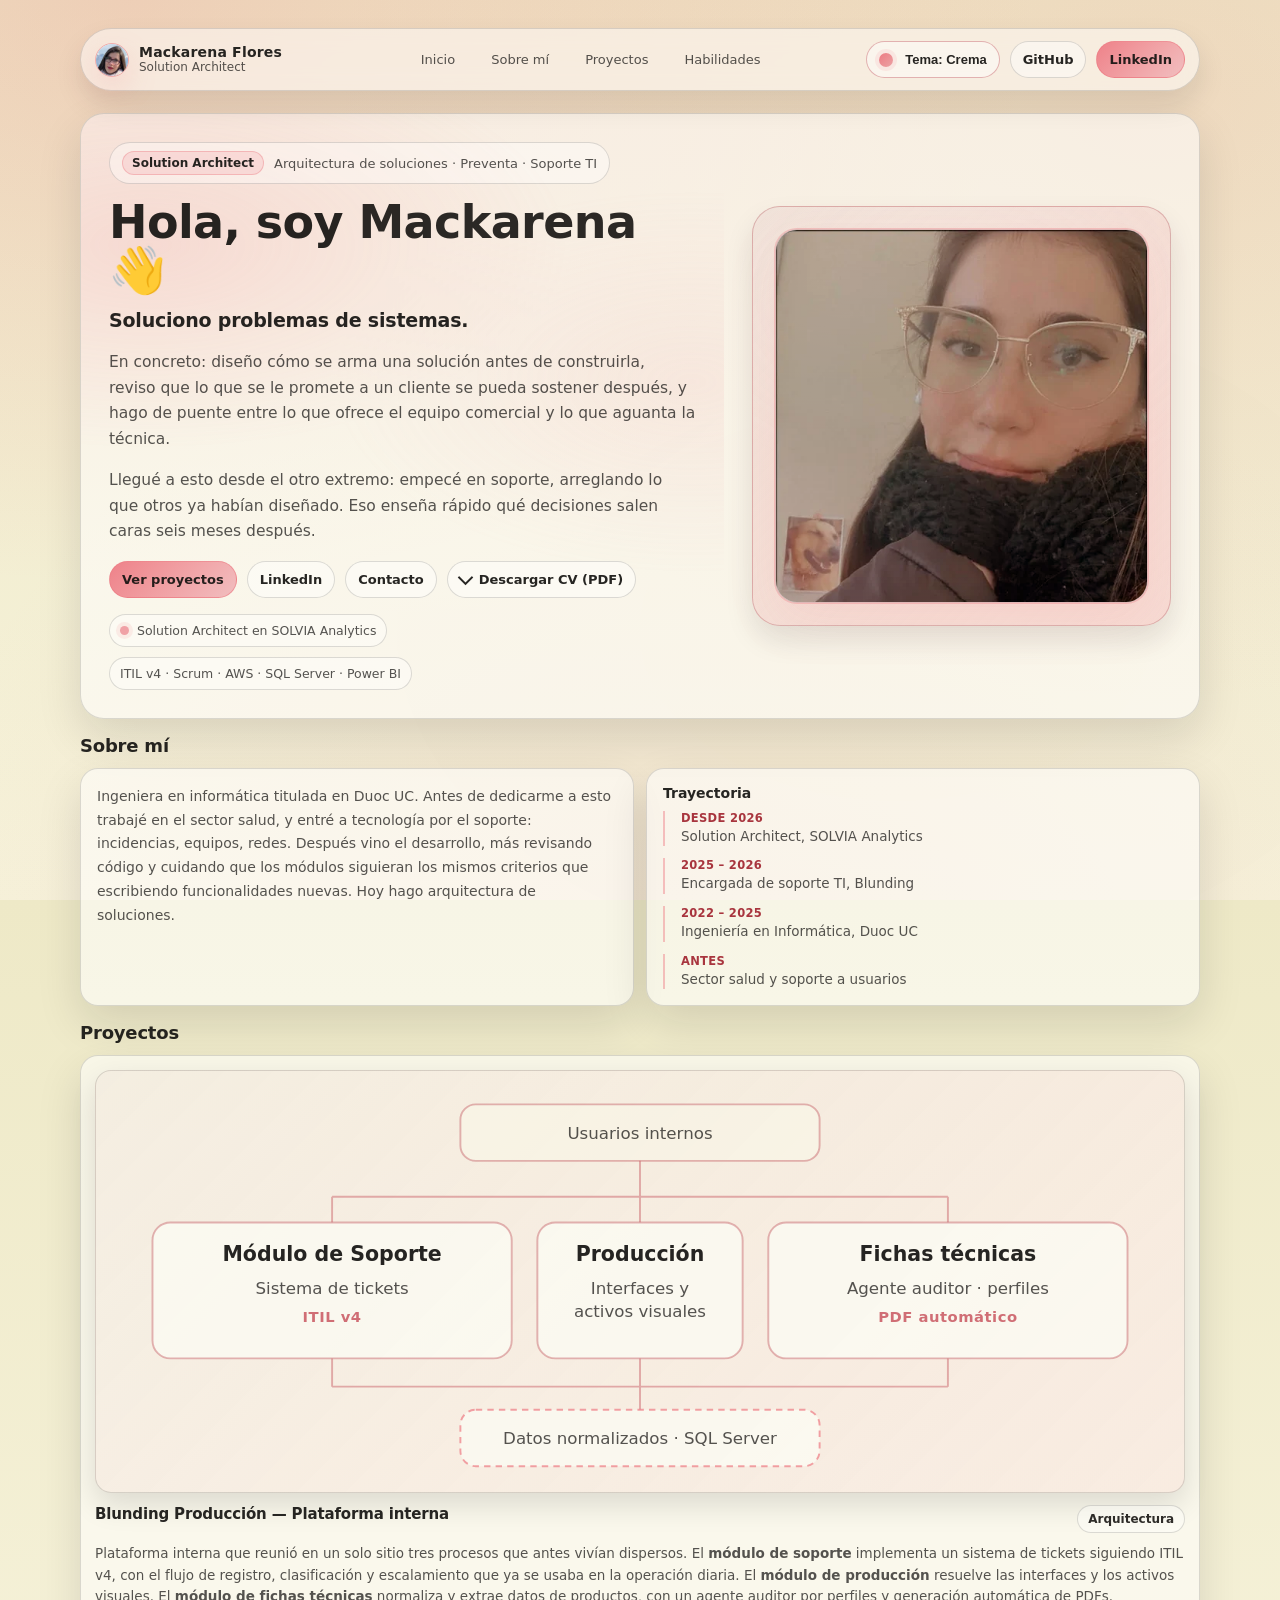
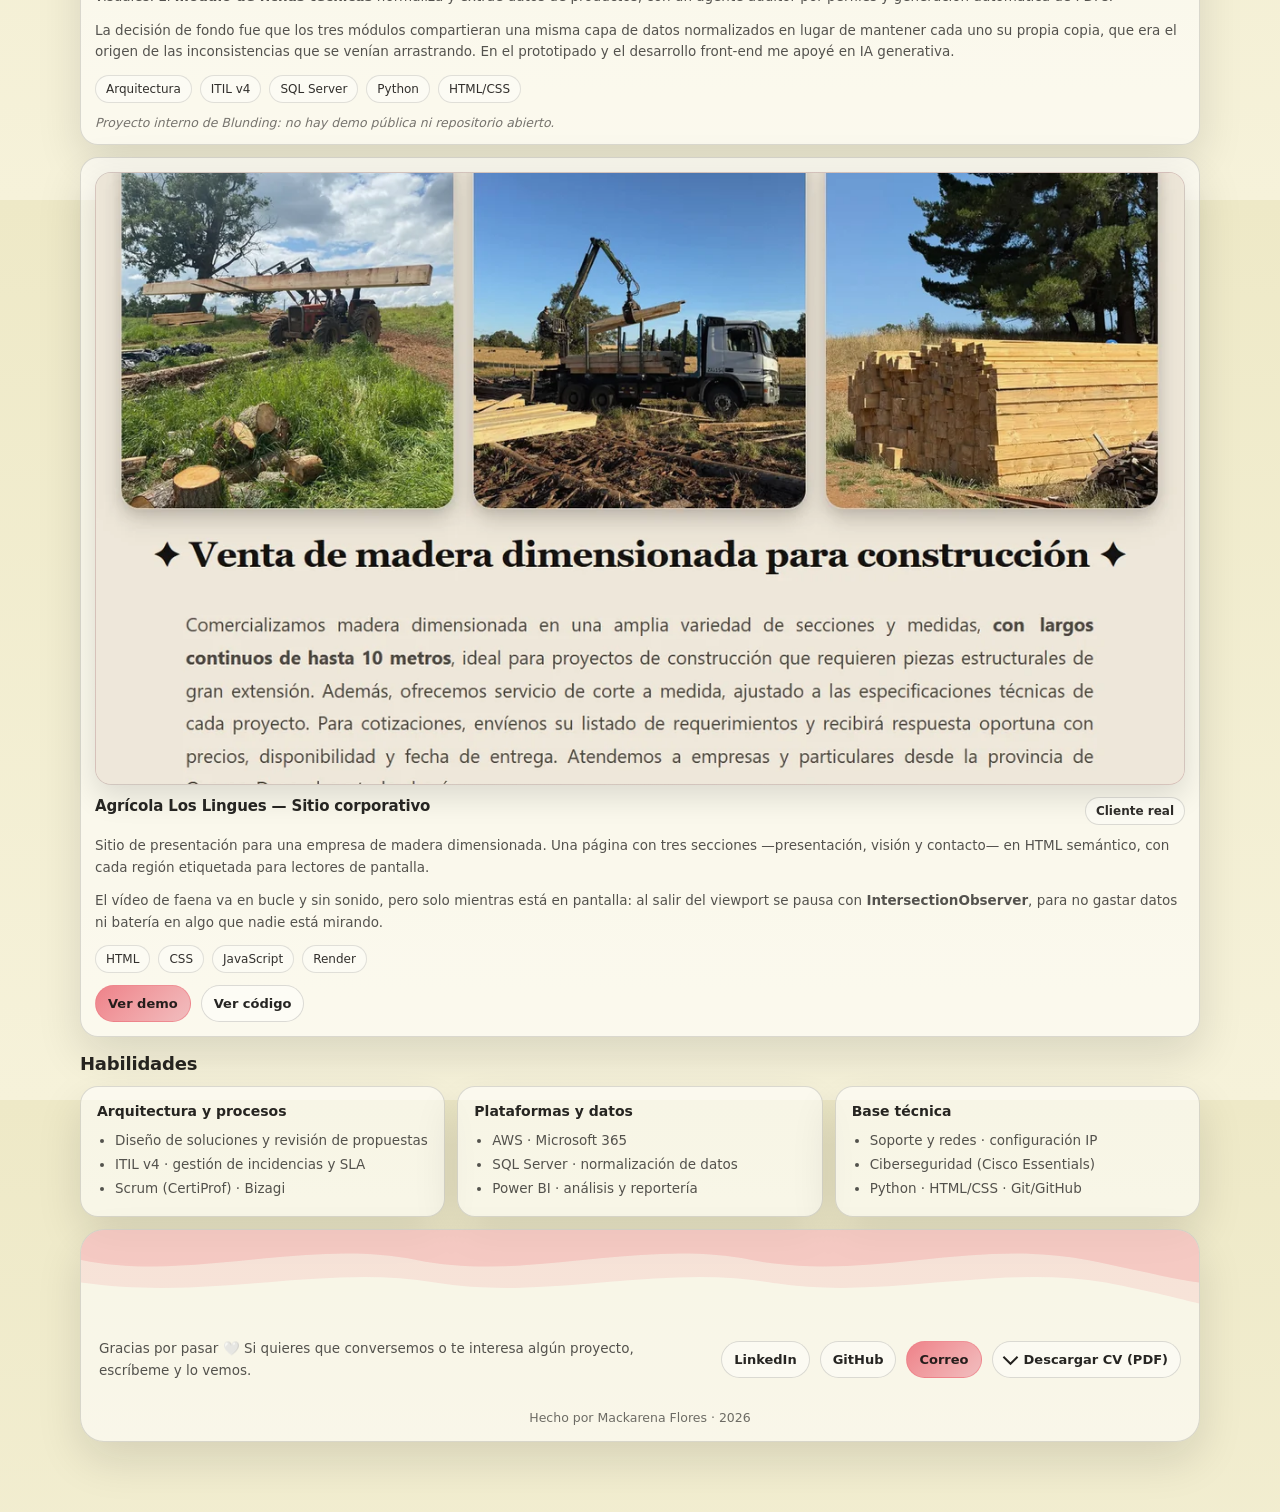
==== commit 7a27ede4: "Foto: reemplaza el carrusel del hero por un solo retrato Deja fija la foto que antes era retrato-4 y" ====
--- a/index.html
+++ b/index.html
@@ -154,37 +154,14 @@
         <div class="hero__illus">
           <div class="illus-card">
             <div class="illus floaty pulse-border">
-              <div class="carrusel" role="img" aria-label="Fotografías de Mackarena Flores">
-                <img class="carrusel__foto is-activa"
-                     src="./retrato-1.webp"
-                     srcset="./retrato-1-480.webp 480w, ./retrato-1.webp 840w"
-                     sizes="(max-width: 920px) 60vw, 420px"
-                     width="840" height="840"
-                     decoding="async"
-                     fetchpriority="high"
-                     alt="">
-                <img class="carrusel__foto"
-                     data-src="./retrato-2.webp"
-                     data-srcset="./retrato-2-480.webp 480w, ./retrato-2.webp 840w"
-                     sizes="(max-width: 920px) 60vw, 420px"
-                     width="840" height="840"
-                     decoding="async"
-                     alt="">
-                <img class="carrusel__foto"
-                     data-src="./retrato-3.webp"
-                     data-srcset="./retrato-3-480.webp 480w, ./retrato-3.webp 840w"
-                     sizes="(max-width: 920px) 60vw, 420px"
-                     width="840" height="840"
-                     decoding="async"
-                     alt="">
-                <img class="carrusel__foto"
-                     data-src="./retrato-4.webp"
-                     data-srcset="./retrato-4-480.webp 480w, ./retrato-4.webp 840w"
-                     sizes="(max-width: 920px) 60vw, 420px"
-                     width="840" height="840"
-                     decoding="async"
-                     alt="">
-              </div>
+              <img class="retrato"
+                   src="./retrato.webp"
+                   srcset="./retrato-480.webp 480w, ./retrato.webp 840w"
+                   sizes="(max-width: 920px) 60vw, 420px"
+                   width="840" height="840"
+                   decoding="async"
+                   fetchpriority="high"
+                   alt="Fotografía de Mackarena Flores">
             </div>
           </div>
         </div>
--- a/styles.css
+++ b/styles.css
@@ -426,29 +426,14 @@
   transform:translateZ(0);
 }
 
-/* Carrusel del hero: las fotos se apilan y se cruzan por opacidad */
-.carrusel{
-  position:absolute;
-  inset:0;
-  border-radius:22px;
-  overflow:hidden;
-}
-.carrusel__foto{
+/* Foto del hero */
+.retrato{
   position:absolute;
   inset:0;
   width:100%;
   height:100%;
   object-fit:cover;
   display:block;
-  opacity:0;
-  transition:opacity 1.2s ease-in-out;
-}
-.carrusel__foto.is-activa{ opacity:1; }
-
-/* Sin movimiento: se queda fija la primera y se ocultan las demas */
-@media (prefers-reduced-motion: reduce){
-  .carrusel__foto{ display:none; }
-  .carrusel__foto.is-activa{ display:block; opacity:1; }
 }
 
 /* Velo coral: integra la foto en la paleta sin apagar el rostro.
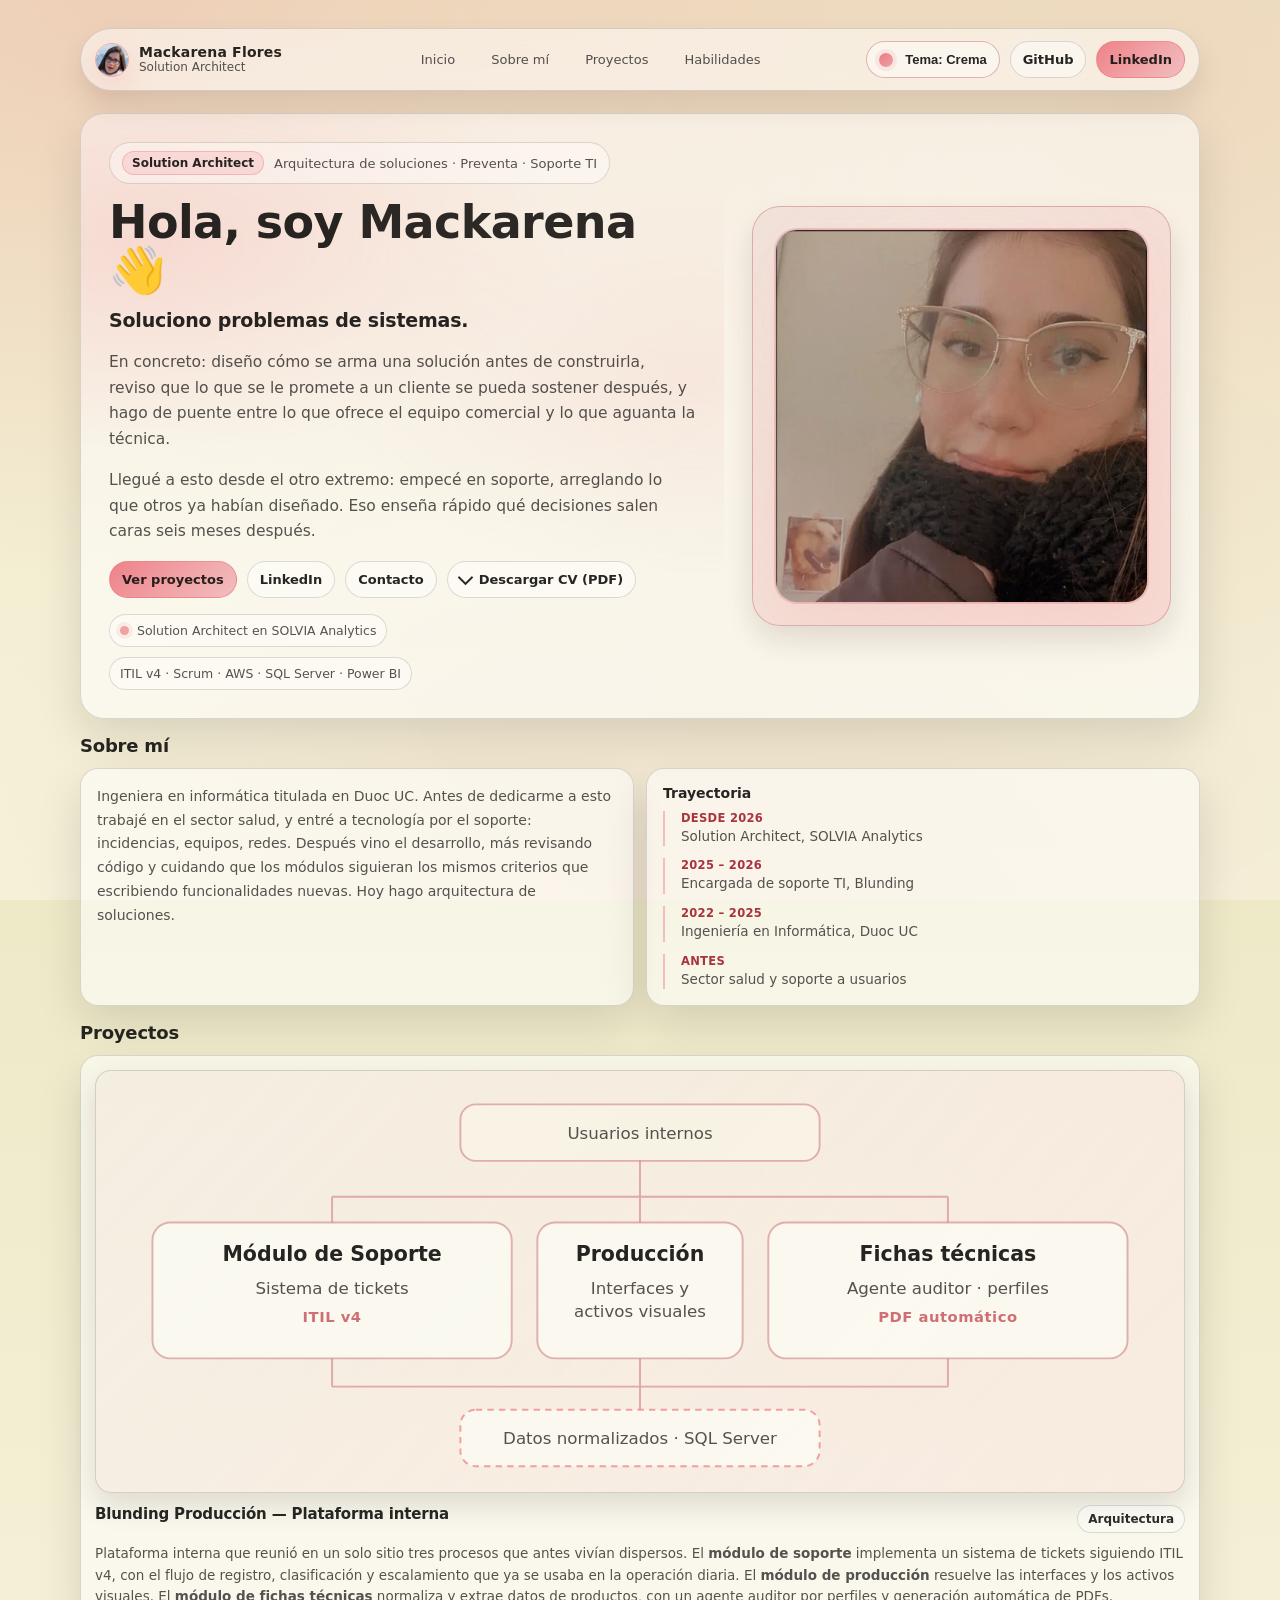
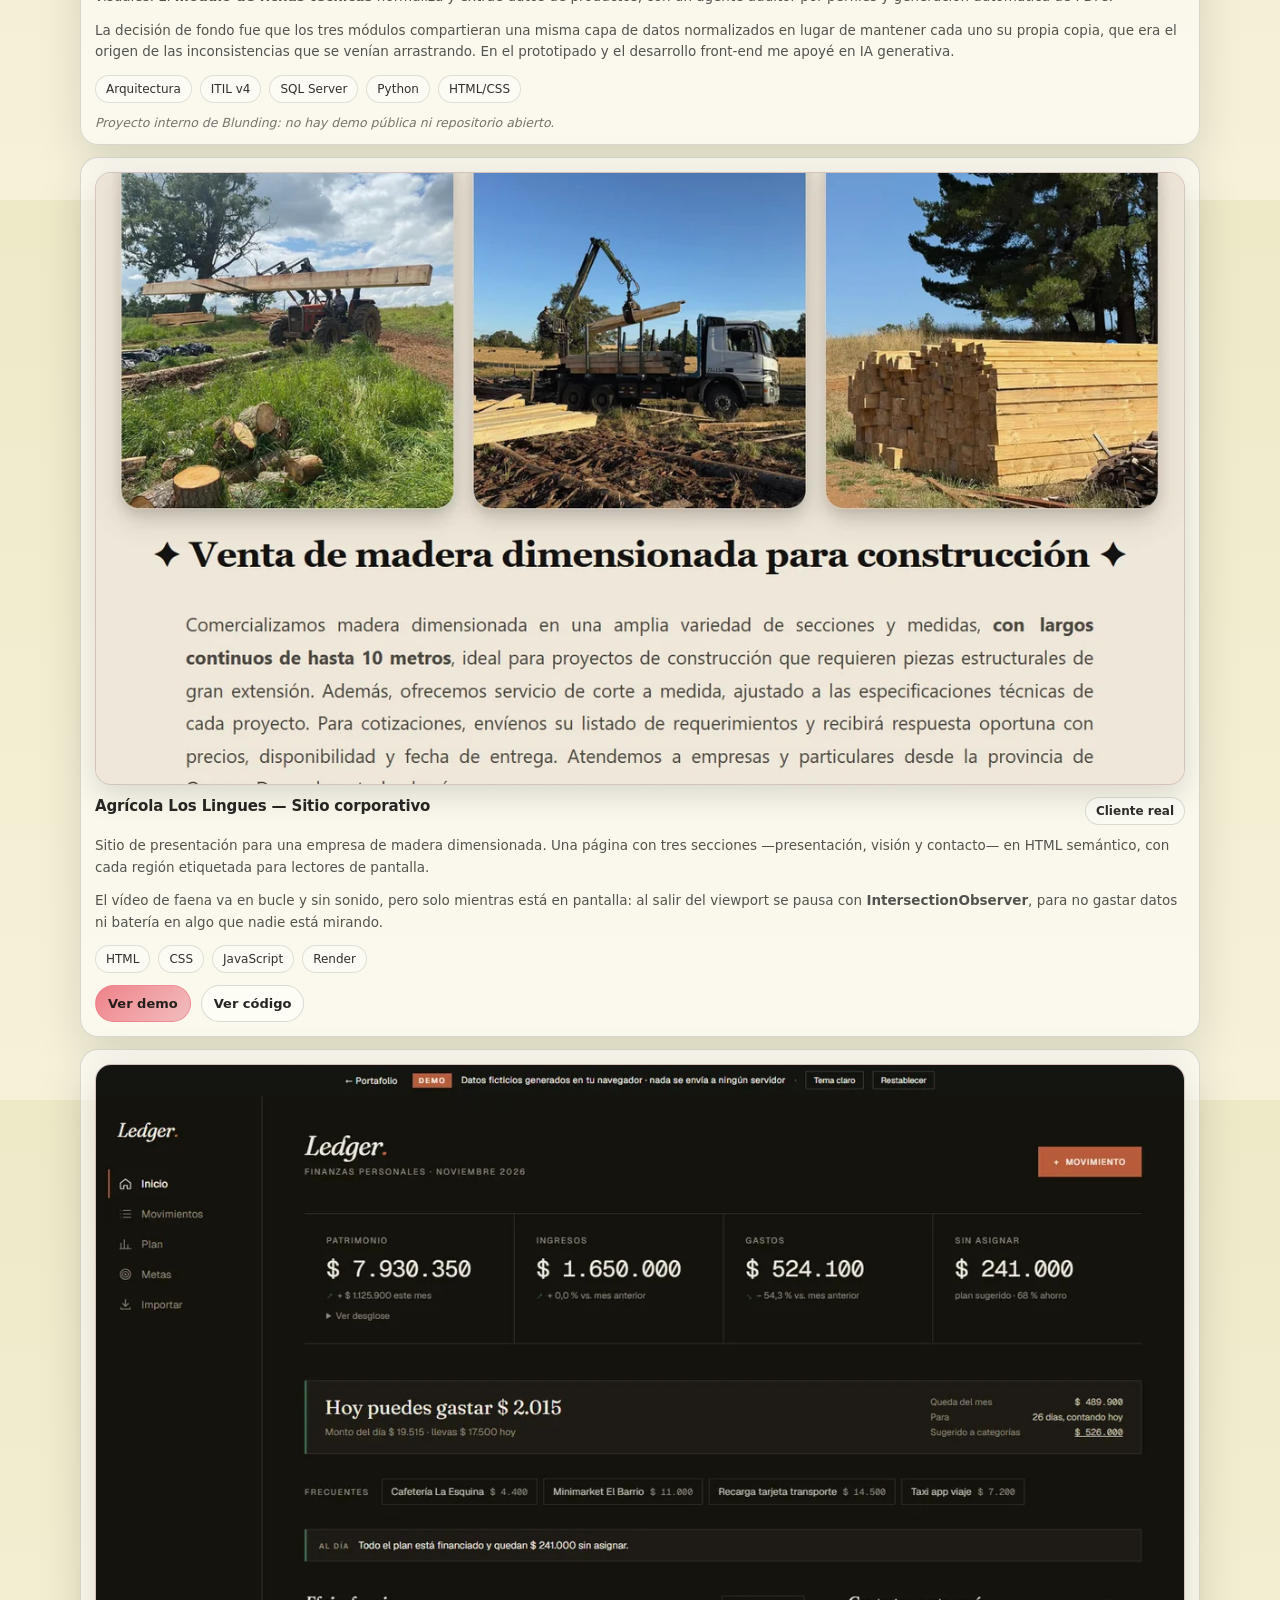
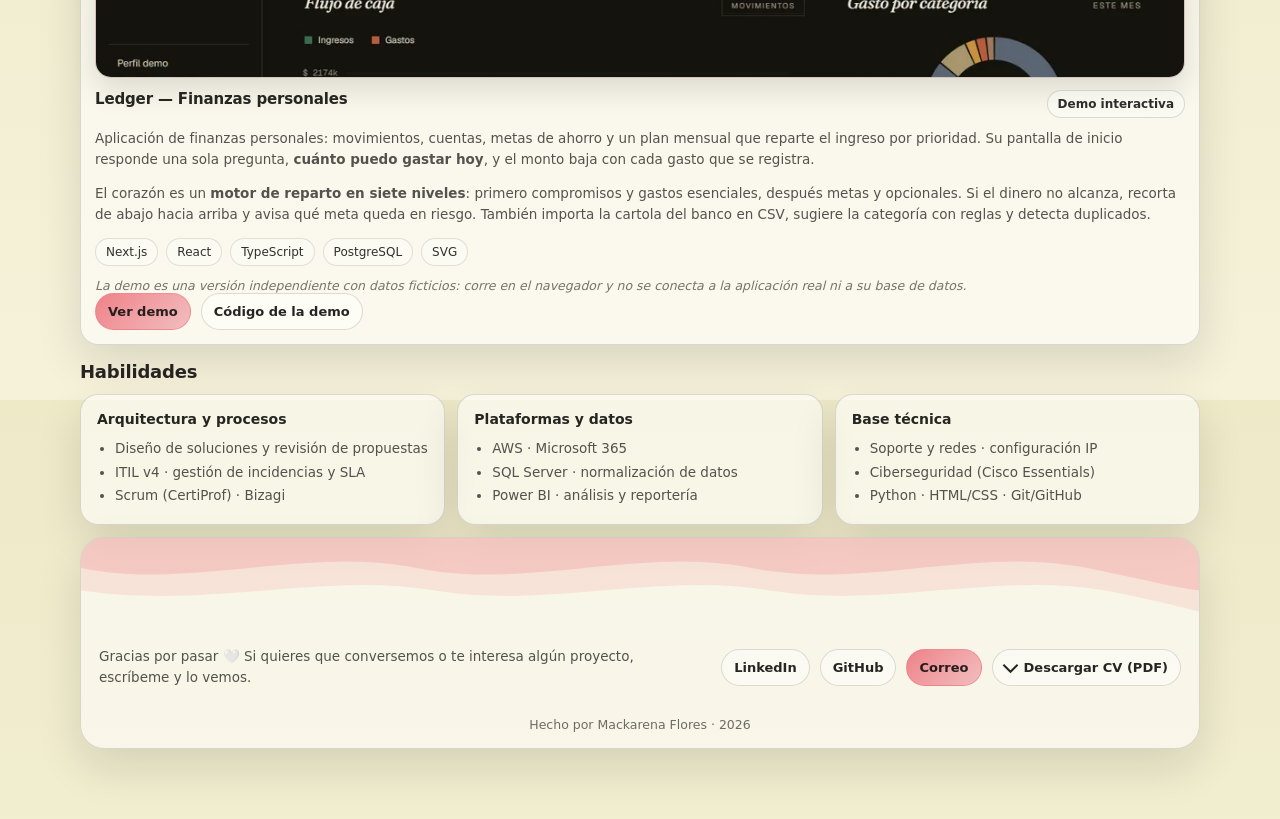
==== commit 49deaeb2: "Feat: demo interactiva de Ledger y su tarjeta en Proyectos Agrega la demo pública de Ledger en ledge" ====
--- a/index.html
+++ b/index.html
@@ -59,7 +59,7 @@
        GitHub Pages sirve con Cache-Control: max-age=600, asi que sin esto un
        visitante reciente recibe el HTML nuevo con el CSS viejo y la maqueta se
        rompe. Hay que subir el numero al tocar styles.css o app.js. -->
-  <link rel="stylesheet" href="./styles.css?v=20260904.3" />
+  <link rel="stylesheet" href="./styles.css?v=20261105.1" />
 
   <!-- Resuelve el tema antes de pintar, para que no parpadee al recargar -->
   <script>
@@ -305,6 +305,41 @@
             </div>
           </article>
 
+          <article class="card proj col-12">
+            <div class="proj__media">
+              <a href="./ledger/" aria-label="Abrir la demo de Ledger" style="display:block;width:100%;height:100%">
+                <img class="proj__img" style="object-position:top"
+                     src="./ledger.webp"
+                     srcset="./ledger-700.webp 700w, ./ledger.webp 1200w"
+                     sizes="(min-width: 1160px) 1056px, 92vw"
+                     width="1200" height="733"
+                     loading="lazy" decoding="async"
+                     alt="Pantalla de inicio de Ledger: patrimonio, ingresos y gastos del mes, el aviso «Hoy puedes gastar» y el gráfico de flujo de caja">
+              </a>
+            </div>
+            <div class="proj__top">
+              <h3 class="proj__title">Ledger — Finanzas personales</h3>
+              <span class="tag">Demo interactiva</span>
+            </div>
+            <p class="proj__desc">
+              Aplicación de finanzas personales: movimientos, cuentas, metas de ahorro y un plan mensual
+              que reparte el ingreso por prioridad. Su pantalla de inicio responde una sola pregunta,
+              <strong>cuánto puedo gastar hoy</strong>, y el monto baja con cada gasto que se registra.
+            </p>
+            <p class="proj__desc">
+              El corazón es un <strong>motor de reparto en siete niveles</strong>: primero compromisos y
+              gastos esenciales, después metas y opcionales. Si el dinero no alcanza, recorta de abajo hacia
+              arriba y avisa qué meta queda en riesgo. También importa la cartola del banco en CSV, sugiere
+              la categoría con reglas y detecta duplicados.
+            </p>
+            <div class="stack"><span>Next.js</span><span>React</span><span>TypeScript</span><span>PostgreSQL</span><span>SVG</span></div>
+            <p class="proj__nota">La demo es una versión independiente con datos ficticios: corre en el navegador y no se conecta a la aplicación real ni a su base de datos.</p>
+            <div class="proj__links">
+              <a class="btn btn--primary" href="./ledger/">Ver demo</a>
+              <a class="btn" href="https://github.com/Fireeeh/portafolio/tree/main/ledger" target="_blank" rel="noreferrer">Código de la demo</a>
+            </div>
+          </article>
+
         </div>
       </section>
 
@@ -358,6 +393,6 @@
 
   </div>
 
-  <script src="./app.js?v=20260904.3"></script>
+  <script src="./app.js?v=20261105.1"></script>
 </body>
 </html>
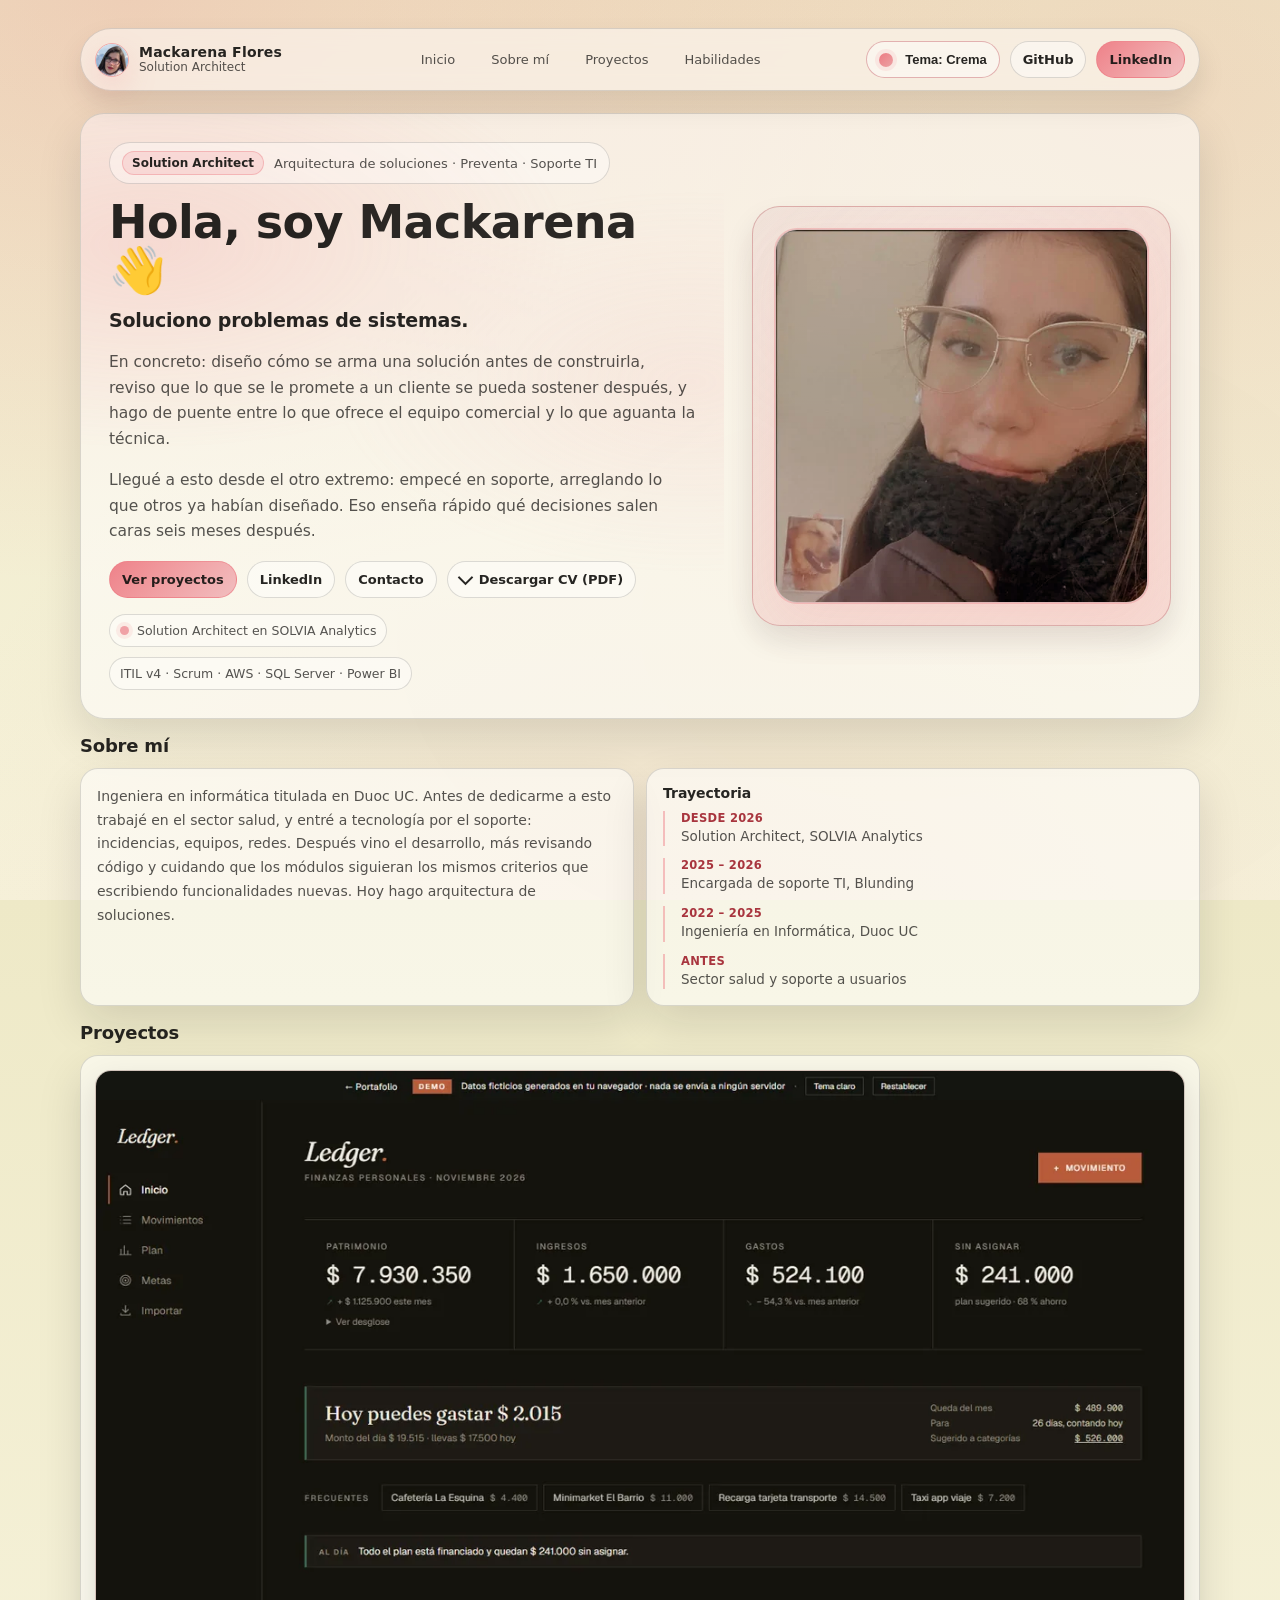
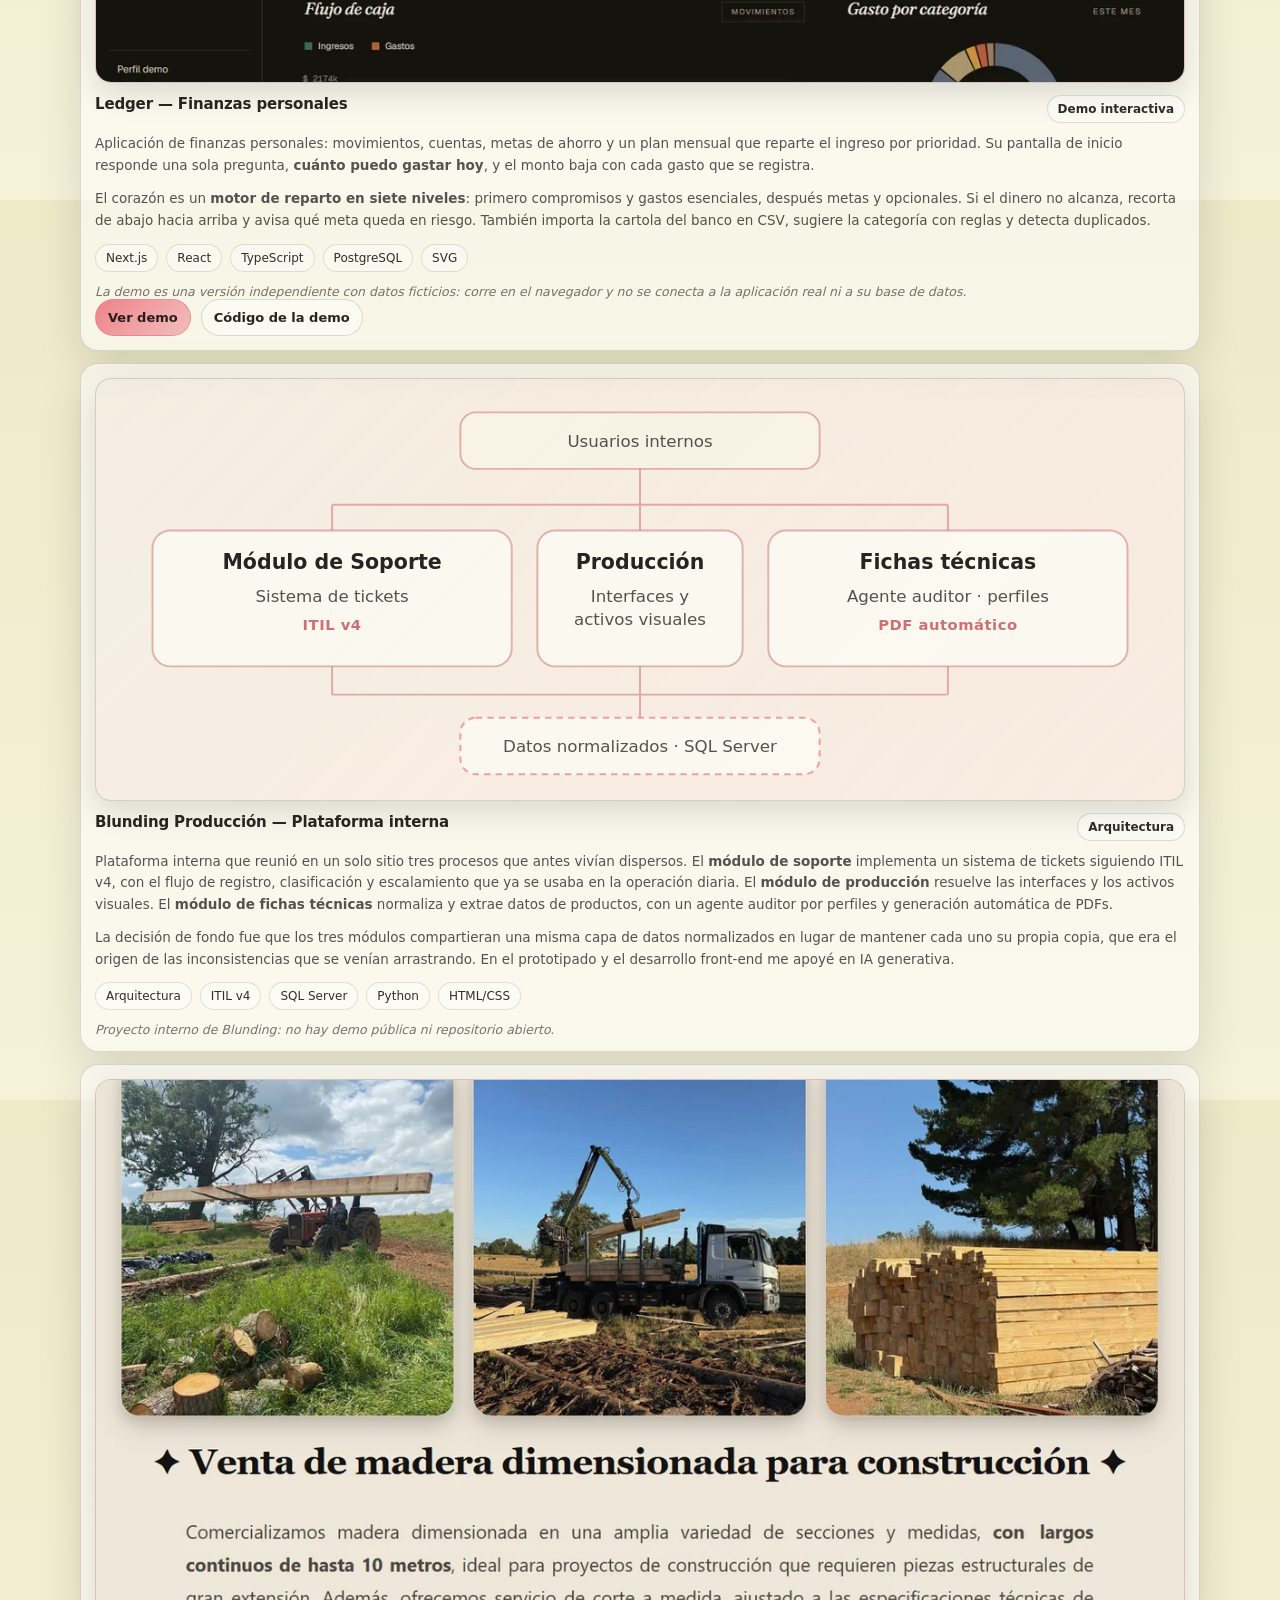
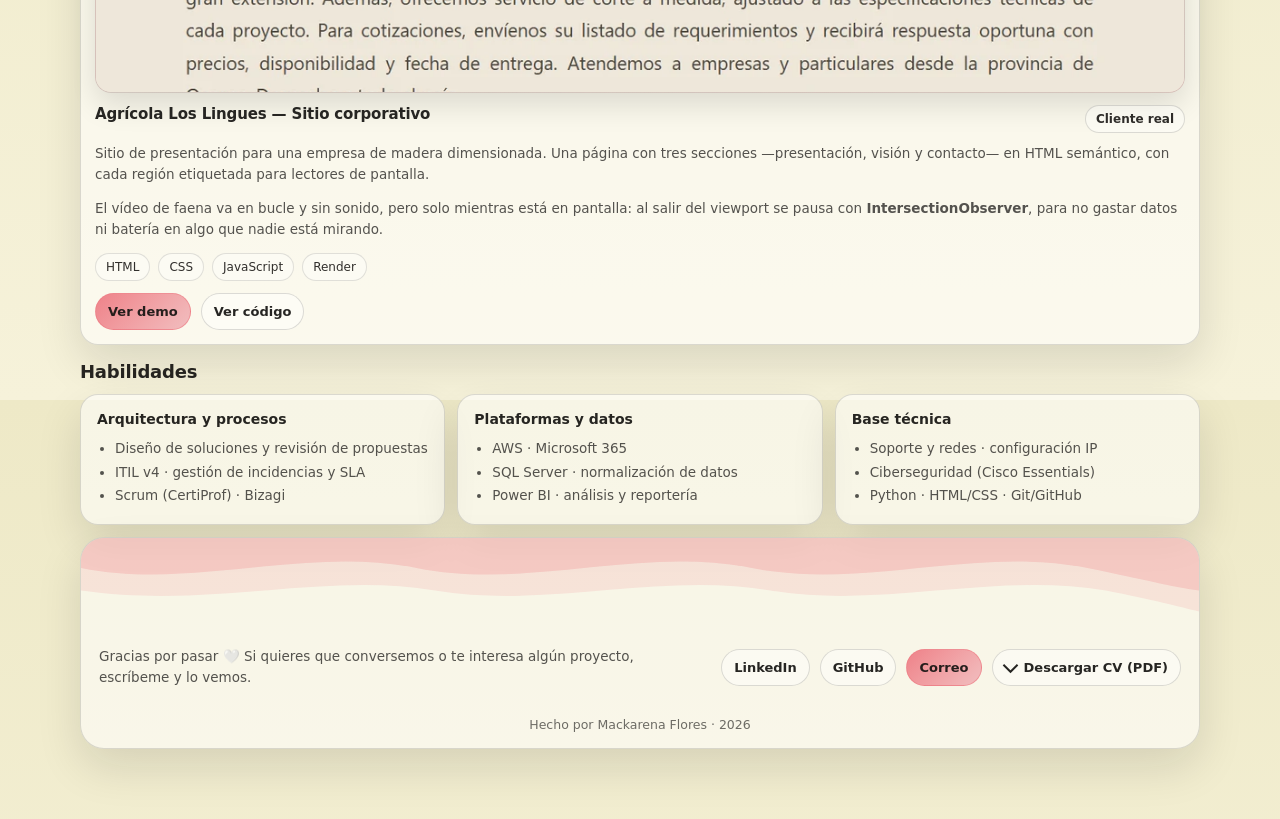
==== commit 6e90da3a: "Orden: muestra los proyectos del mas reciente al mas antiguo Ledger pasa al inicio de Proyectos, seg" ====
--- a/index.html
+++ b/index.html
@@ -215,97 +215,6 @@
 
         <div class="grid">
           <article class="card proj col-12">
-            <div class="proj__media proj__media--diagrama">
-              <svg viewBox="0 0 820 300" role="img" aria-labelledby="diag-titulo diag-desc" class="diagrama">
-                <title id="diag-titulo">Arquitectura de la plataforma Blunding Producción</title>
-                <desc id="diag-desc">Los usuarios internos de soporte, producción y comercial acceden a tres módulos —
-                  tickets ITIL v4, producción y fichas técnicas — que comparten una capa común de datos normalizados.</desc>
-
-                <rect x="270" y="12" width="280" height="44" rx="12" class="d-caja d-caja--tenue"/>
-                <text x="410" y="39" class="d-txt d-txt--sm">Usuarios internos</text>
-
-                <path d="M410 56 V 84 M170 84 H 650 M170 84 V 104 M410 84 V 104 M650 84 V 104" class="d-linea"/>
-
-                <rect x="30" y="104" width="280" height="106" rx="14" class="d-caja"/>
-                <text x="170" y="134" class="d-txt d-txt--tit">Módulo de Soporte</text>
-                <text x="170" y="160" class="d-txt d-txt--sm">Sistema de tickets</text>
-                <text x="170" y="182" class="d-txt d-txt--et">ITIL v4</text>
-
-                <rect x="330" y="104" width="160" height="106" rx="14" class="d-caja"/>
-                <text x="410" y="134" class="d-txt d-txt--tit">Producción</text>
-                <text x="410" y="160" class="d-txt d-txt--sm">Interfaces y</text>
-                <text x="410" y="178" class="d-txt d-txt--sm">activos visuales</text>
-
-                <rect x="510" y="104" width="280" height="106" rx="14" class="d-caja"/>
-                <text x="650" y="134" class="d-txt d-txt--tit">Fichas técnicas</text>
-                <text x="650" y="160" class="d-txt d-txt--sm">Agente auditor · perfiles</text>
-                <text x="650" y="182" class="d-txt d-txt--et">PDF automático</text>
-
-                <path d="M170 210 V 232 M410 210 V 232 M650 210 V 232 M170 232 H 650 M410 232 V 250" class="d-linea"/>
-
-                <rect x="270" y="250" width="280" height="44" rx="12" class="d-caja d-caja--datos"/>
-                <text x="410" y="277" class="d-txt d-txt--sm">Datos normalizados · SQL Server</text>
-              </svg>
-            </div>
-
-            <p class="diagrama__pista" aria-hidden="true">← Desliza el diagrama para verlo completo →</p>
-
-            <div class="proj__top">
-              <h3 class="proj__title">Blunding Producción — Plataforma interna</h3>
-              <span class="tag">Arquitectura</span>
-            </div>
-
-            <p class="proj__desc">
-              Plataforma interna que reunió en un solo sitio tres procesos que antes vivían dispersos.
-              El <strong>módulo de soporte</strong> implementa un sistema de tickets siguiendo ITIL v4, con
-              el flujo de registro, clasificación y escalamiento que ya se usaba en la operación diaria.
-              El <strong>módulo de producción</strong> resuelve las interfaces y los activos visuales. El
-              <strong>módulo de fichas técnicas</strong> normaliza y extrae datos de productos, con un agente
-              auditor por perfiles y generación automática de PDFs.
-            </p>
-            <p class="proj__desc">
-              La decisión de fondo fue que los tres módulos compartieran una misma capa de datos
-              normalizados en lugar de mantener cada uno su propia copia, que era el origen de las
-              inconsistencias que se venían arrastrando. En el prototipado y el desarrollo front-end me
-              apoyé en IA generativa.
-            </p>
-
-            <div class="stack"><span>Arquitectura</span><span>ITIL v4</span><span>SQL Server</span><span>Python</span><span>HTML/CSS</span></div>
-            <p class="proj__nota">Proyecto interno de Blunding: no hay demo pública ni repositorio abierto.</p>
-          </article>
-
-          <article class="card proj col-12">
-            <div class="proj__media">
-              <img class="proj__img"
-                   src="./los_lingues.webp"
-                   srcset="./los_lingues-700.webp 700w, ./los_lingues.webp 1200w"
-                   sizes="(min-width: 1160px) 1056px, 92vw"
-                   width="1200" height="733"
-                   loading="lazy" decoding="async"
-                   alt="Sitio web de Agrícola Los Lingues: portada con fotografías de faena forestal y el catálogo de madera dimensionada">
-            </div>
-            <div class="proj__top">
-              <h3 class="proj__title">Agrícola Los Lingues — Sitio corporativo</h3>
-              <span class="tag">Cliente real</span>
-            </div>
-            <p class="proj__desc">
-              Sitio de presentación para una empresa de madera dimensionada. Una página con tres
-              secciones —presentación, visión y contacto— en HTML semántico, con cada región
-              etiquetada para lectores de pantalla.
-            </p>
-            <p class="proj__desc">
-              El vídeo de faena va en bucle y sin sonido, pero solo mientras está en pantalla: al
-              salir del viewport se pausa con <strong>IntersectionObserver</strong>, para no gastar
-              datos ni batería en algo que nadie está mirando.
-            </p>
-            <div class="stack"><span>HTML</span><span>CSS</span><span>JavaScript</span><span>Render</span></div>
-            <div class="proj__links">
-              <a class="btn btn--primary" href="https://agricola-los-lingues.onrender.com/" target="_blank" rel="noreferrer">Ver demo</a>
-              <a class="btn" href="https://github.com/Fireeeh/madera2" target="_blank" rel="noreferrer">Ver código</a>
-            </div>
-          </article>
-
-          <article class="card proj col-12">
             <div class="proj__media">
               <a href="./ledger/" aria-label="Abrir la demo de Ledger" style="display:block;width:100%;height:100%">
                 <img class="proj__img" style="object-position:top"
@@ -339,6 +248,97 @@
               <a class="btn" href="https://github.com/Fireeeh/portafolio/tree/main/ledger" target="_blank" rel="noreferrer">Código de la demo</a>
             </div>
           </article>
+
+          <article class="card proj col-12">
+            <div class="proj__media proj__media--diagrama">
+              <svg viewBox="0 0 820 300" role="img" aria-labelledby="diag-titulo diag-desc" class="diagrama">
+                <title id="diag-titulo">Arquitectura de la plataforma Blunding Producción</title>
+                <desc id="diag-desc">Los usuarios internos de soporte, producción y comercial acceden a tres módulos —
+                  tickets ITIL v4, producción y fichas técnicas — que comparten una capa común de datos normalizados.</desc>
+
+                <rect x="270" y="12" width="280" height="44" rx="12" class="d-caja d-caja--tenue"/>
+                <text x="410" y="39" class="d-txt d-txt--sm">Usuarios internos</text>
+
+                <path d="M410 56 V 84 M170 84 H 650 M170 84 V 104 M410 84 V 104 M650 84 V 104" class="d-linea"/>
+
+                <rect x="30" y="104" width="280" height="106" rx="14" class="d-caja"/>
+                <text x="170" y="134" class="d-txt d-txt--tit">Módulo de Soporte</text>
+                <text x="170" y="160" class="d-txt d-txt--sm">Sistema de tickets</text>
+                <text x="170" y="182" class="d-txt d-txt--et">ITIL v4</text>
+
+                <rect x="330" y="104" width="160" height="106" rx="14" class="d-caja"/>
+                <text x="410" y="134" class="d-txt d-txt--tit">Producción</text>
+                <text x="410" y="160" class="d-txt d-txt--sm">Interfaces y</text>
+                <text x="410" y="178" class="d-txt d-txt--sm">activos visuales</text>
+
+                <rect x="510" y="104" width="280" height="106" rx="14" class="d-caja"/>
+                <text x="650" y="134" class="d-txt d-txt--tit">Fichas técnicas</text>
+                <text x="650" y="160" class="d-txt d-txt--sm">Agente auditor · perfiles</text>
+                <text x="650" y="182" class="d-txt d-txt--et">PDF automático</text>
+
+                <path d="M170 210 V 232 M410 210 V 232 M650 210 V 232 M170 232 H 650 M410 232 V 250" class="d-linea"/>
+
+                <rect x="270" y="250" width="280" height="44" rx="12" class="d-caja d-caja--datos"/>
+                <text x="410" y="277" class="d-txt d-txt--sm">Datos normalizados · SQL Server</text>
+              </svg>
+            </div>
+
+            <p class="diagrama__pista" aria-hidden="true">← Desliza el diagrama para verlo completo →</p>
+
+            <div class="proj__top">
+              <h3 class="proj__title">Blunding Producción — Plataforma interna</h3>
+              <span class="tag">Arquitectura</span>
+            </div>
+
+            <p class="proj__desc">
+              Plataforma interna que reunió en un solo sitio tres procesos que antes vivían dispersos.
+              El <strong>módulo de soporte</strong> implementa un sistema de tickets siguiendo ITIL v4, con
+              el flujo de registro, clasificación y escalamiento que ya se usaba en la operación diaria.
+              El <strong>módulo de producción</strong> resuelve las interfaces y los activos visuales. El
+              <strong>módulo de fichas técnicas</strong> normaliza y extrae datos de productos, con un agente
+              auditor por perfiles y generación automática de PDFs.
+            </p>
+            <p class="proj__desc">
+              La decisión de fondo fue que los tres módulos compartieran una misma capa de datos
+              normalizados en lugar de mantener cada uno su propia copia, que era el origen de las
+              inconsistencias que se venían arrastrando. En el prototipado y el desarrollo front-end me
+              apoyé en IA generativa.
+            </p>
+
+            <div class="stack"><span>Arquitectura</span><span>ITIL v4</span><span>SQL Server</span><span>Python</span><span>HTML/CSS</span></div>
+            <p class="proj__nota">Proyecto interno de Blunding: no hay demo pública ni repositorio abierto.</p>
+          </article>
+
+          <article class="card proj col-12">
+            <div class="proj__media">
+              <img class="proj__img"
+                   src="./los_lingues.webp"
+                   srcset="./los_lingues-700.webp 700w, ./los_lingues.webp 1200w"
+                   sizes="(min-width: 1160px) 1056px, 92vw"
+                   width="1200" height="733"
+                   loading="lazy" decoding="async"
+                   alt="Sitio web de Agrícola Los Lingues: portada con fotografías de faena forestal y el catálogo de madera dimensionada">
+            </div>
+            <div class="proj__top">
+              <h3 class="proj__title">Agrícola Los Lingues — Sitio corporativo</h3>
+              <span class="tag">Cliente real</span>
+            </div>
+            <p class="proj__desc">
+              Sitio de presentación para una empresa de madera dimensionada. Una página con tres
+              secciones —presentación, visión y contacto— en HTML semántico, con cada región
+              etiquetada para lectores de pantalla.
+            </p>
+            <p class="proj__desc">
+              El vídeo de faena va en bucle y sin sonido, pero solo mientras está en pantalla: al
+              salir del viewport se pausa con <strong>IntersectionObserver</strong>, para no gastar
+              datos ni batería en algo que nadie está mirando.
+            </p>
+            <div class="stack"><span>HTML</span><span>CSS</span><span>JavaScript</span><span>Render</span></div>
+            <div class="proj__links">
+              <a class="btn btn--primary" href="https://agricola-los-lingues.onrender.com/" target="_blank" rel="noreferrer">Ver demo</a>
+              <a class="btn" href="https://github.com/Fireeeh/madera2" target="_blank" rel="noreferrer">Ver código</a>
+            </div>
+          </article>
 
         </div>
       </section>
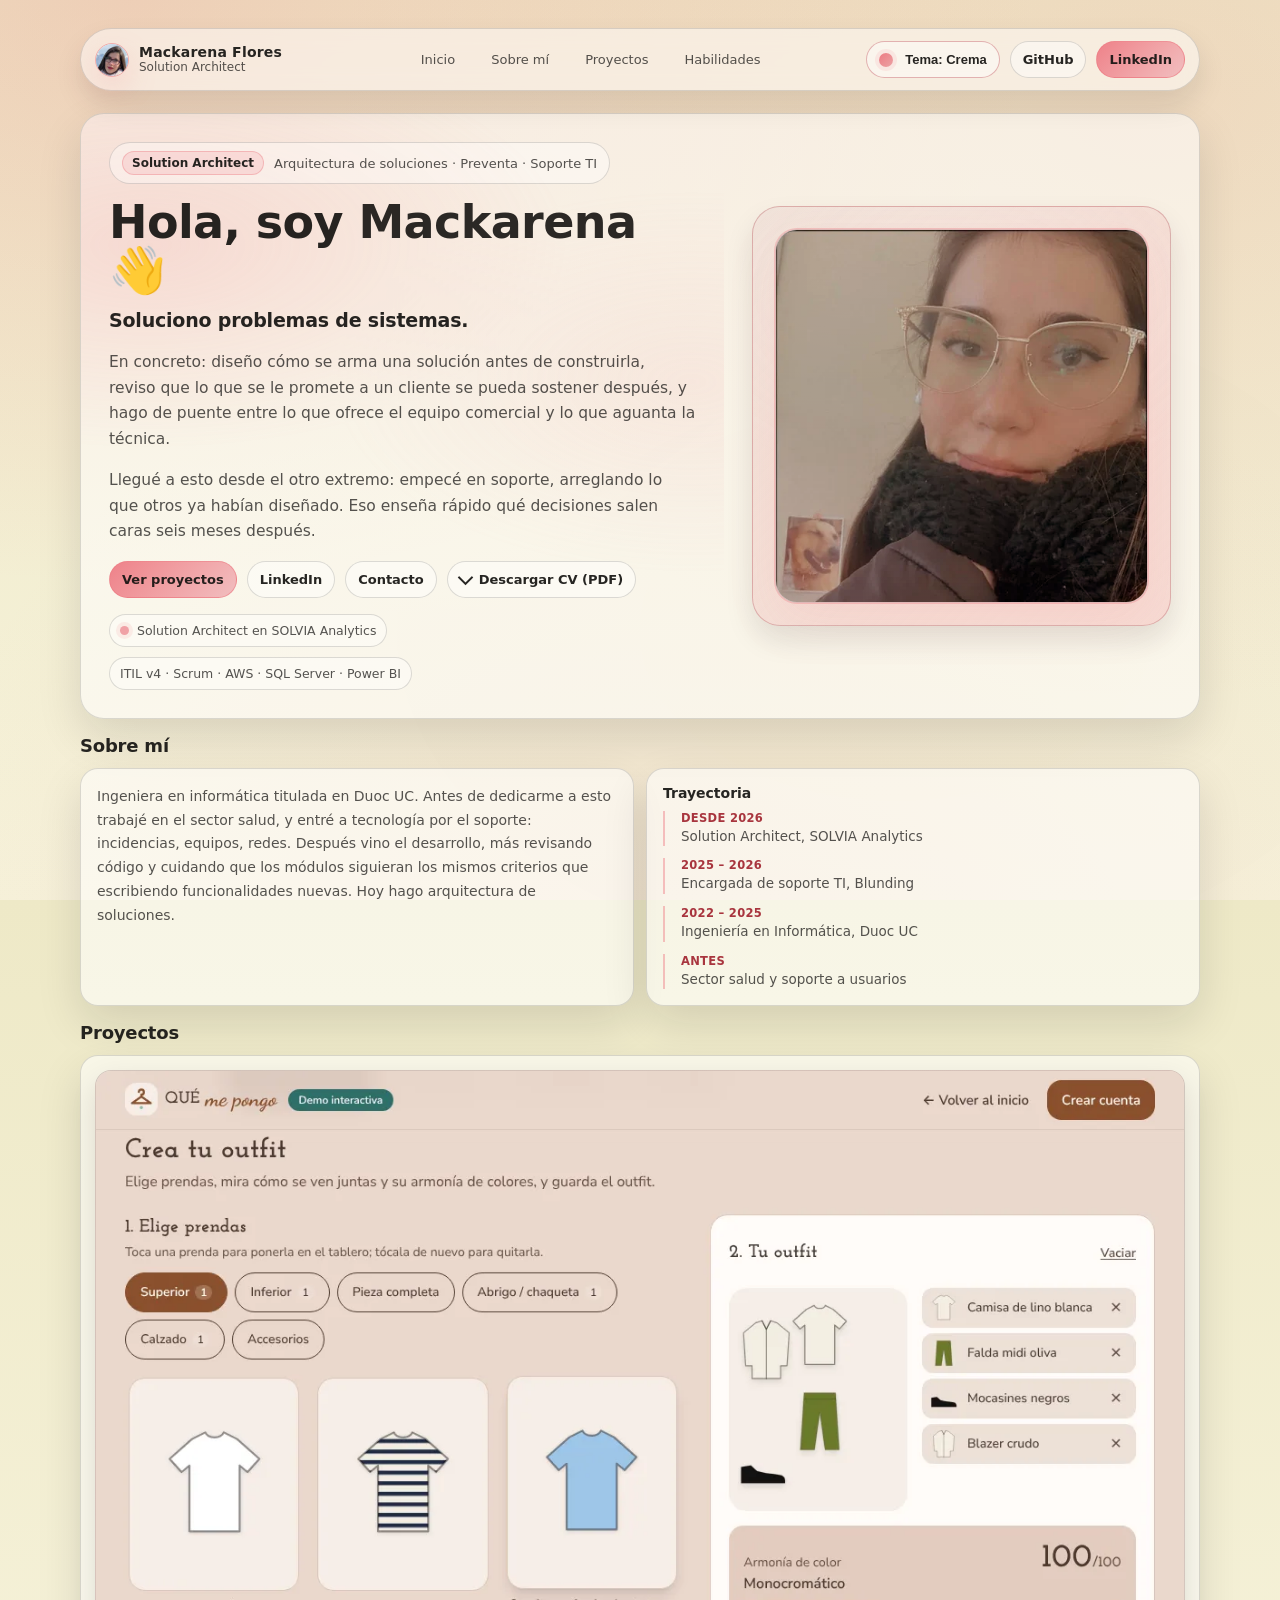
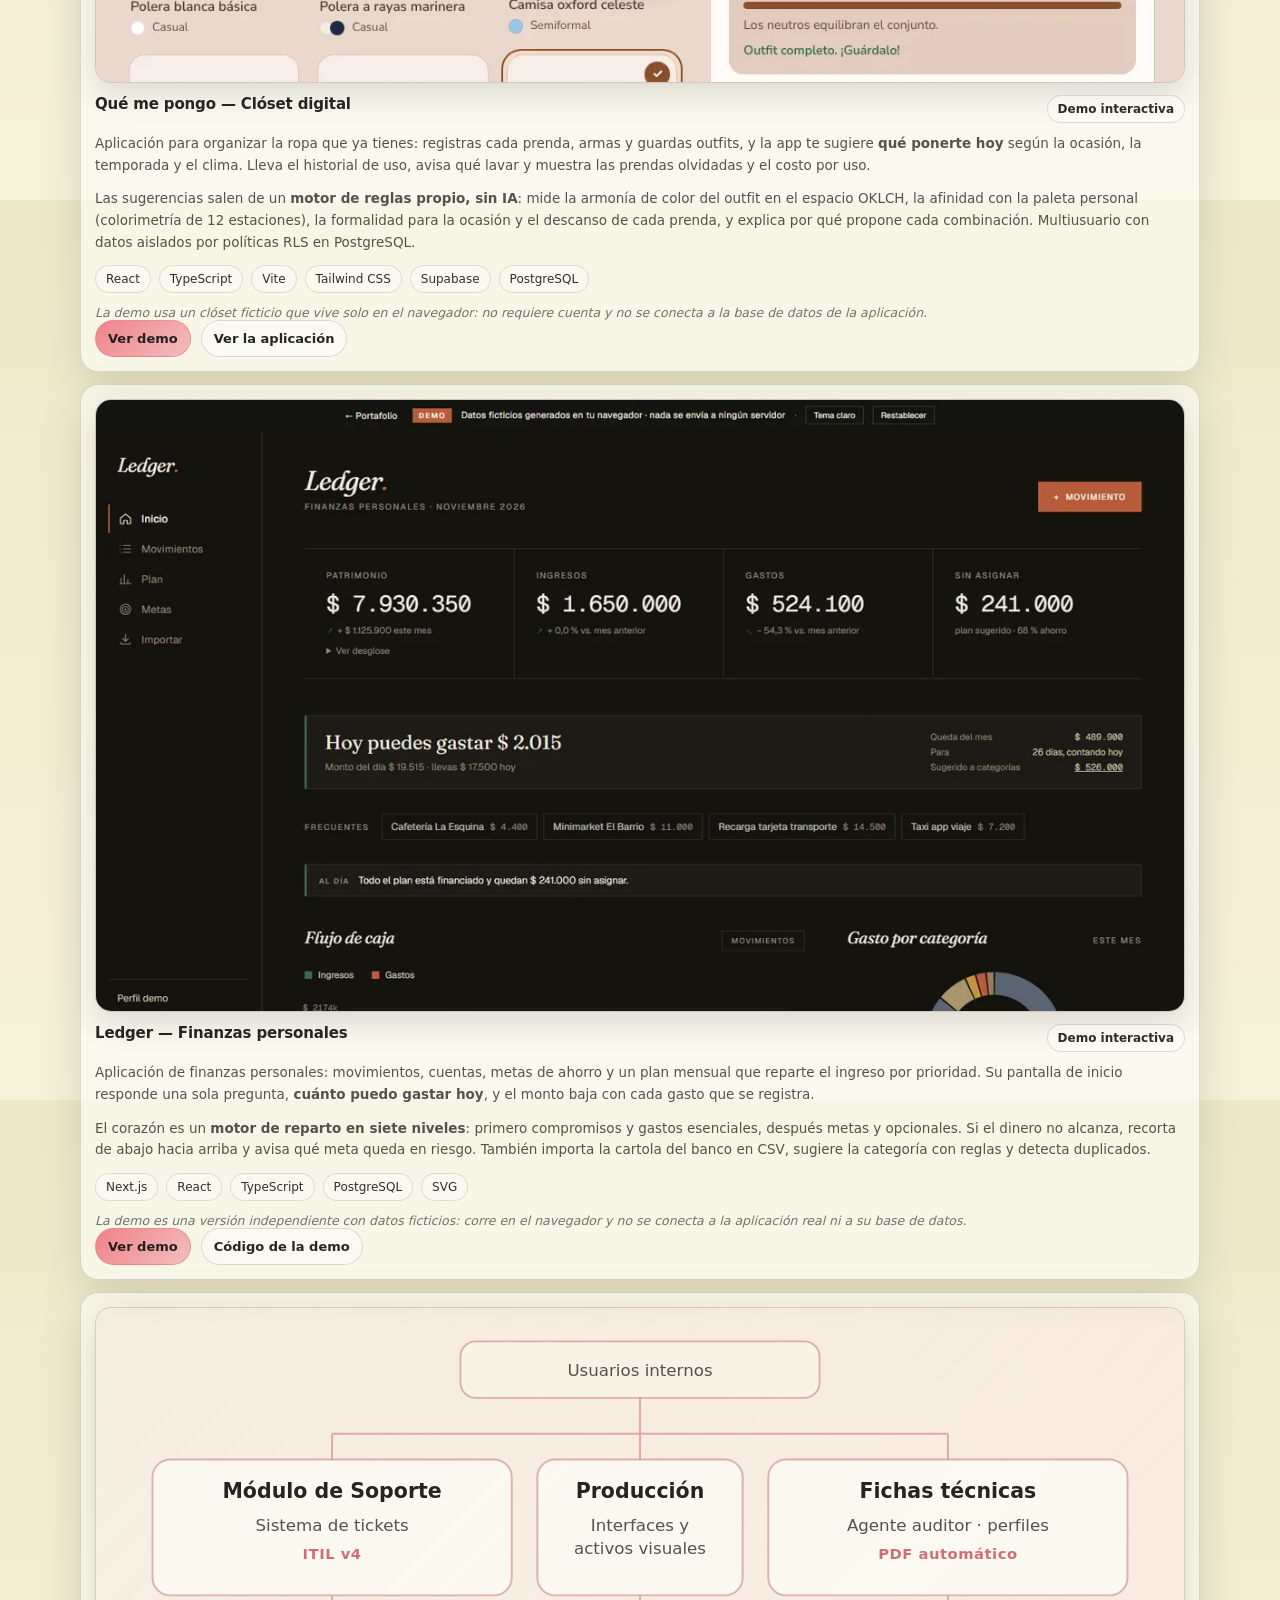
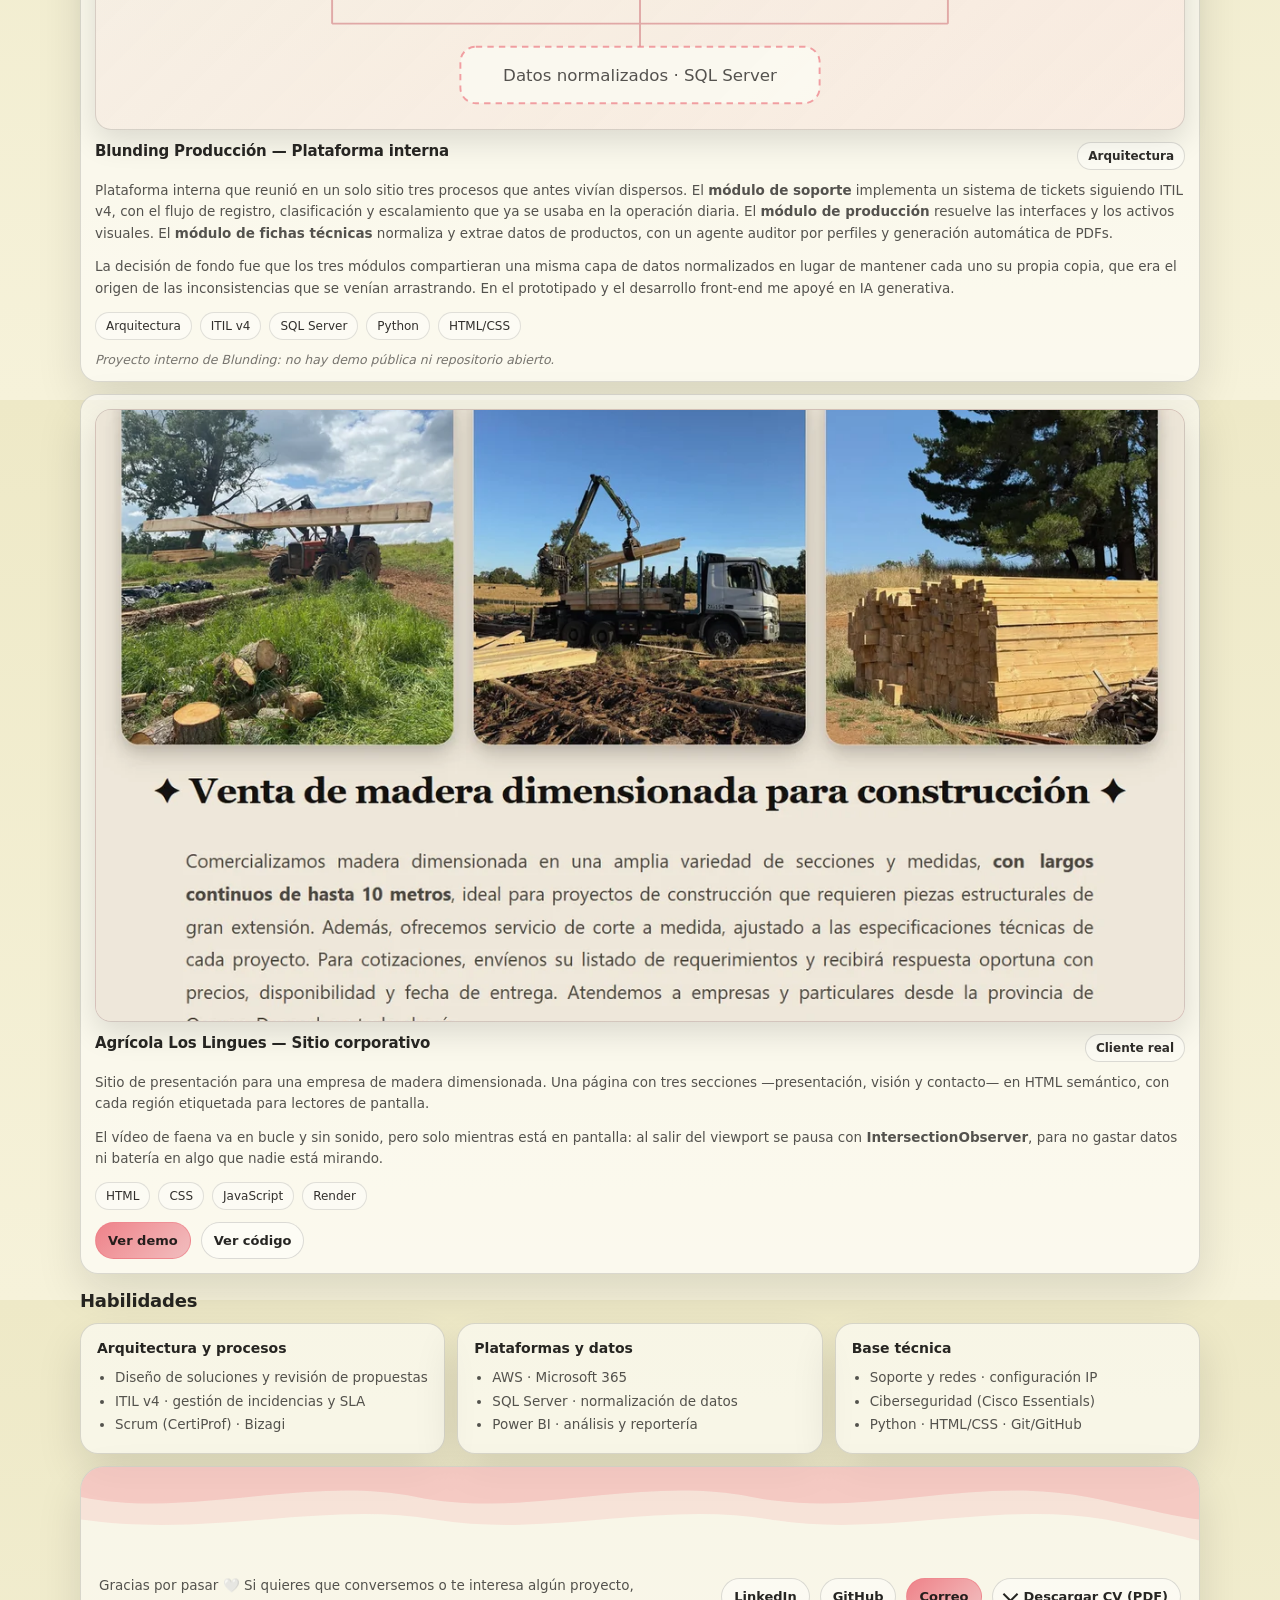
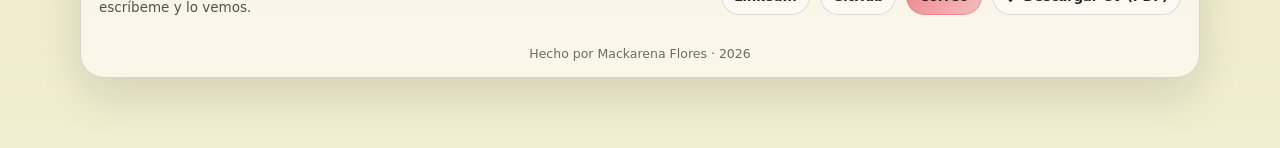
==== commit 4384f409: "feat(proyectos): agrega Qué me pongo con enlace a su demo interactiva Co-Authored-By: Claude Opus 5." ====
--- a/index.html
+++ b/index.html
@@ -216,6 +216,41 @@
         <div class="grid">
           <article class="card proj col-12">
             <div class="proj__media">
+              <a href="https://que-me-pongo.pages.dev/demo" target="_blank" rel="noreferrer" aria-label="Abrir la demo de Qué me pongo" style="display:block;width:100%;height:100%">
+                <img class="proj__img" style="object-position:top"
+                     src="./que-me-pongo.webp"
+                     srcset="./que-me-pongo-700.webp 700w, ./que-me-pongo.webp 1200w"
+                     sizes="(min-width: 1160px) 1056px, 92vw"
+                     width="1200" height="733"
+                     loading="lazy" decoding="async"
+                     alt="Demo de Qué me pongo: prendas del clóset a la izquierda y, a la derecha, el outfit armado con su puntaje de armonía de color">
+              </a>
+            </div>
+            <div class="proj__top">
+              <h3 class="proj__title">Qué me pongo — Clóset digital</h3>
+              <span class="tag">Demo interactiva</span>
+            </div>
+            <p class="proj__desc">
+              Aplicación para organizar la ropa que ya tienes: registras cada prenda, armas y guardas outfits,
+              y la app te sugiere <strong>qué ponerte hoy</strong> según la ocasión, la temporada y el clima.
+              Lleva el historial de uso, avisa qué lavar y muestra las prendas olvidadas y el costo por uso.
+            </p>
+            <p class="proj__desc">
+              Las sugerencias salen de un <strong>motor de reglas propio, sin IA</strong>: mide la armonía de
+              color del outfit en el espacio OKLCH, la afinidad con la paleta personal (colorimetría de 12
+              estaciones), la formalidad para la ocasión y el descanso de cada prenda, y explica por qué propone
+              cada combinación. Multiusuario con datos aislados por políticas RLS en PostgreSQL.
+            </p>
+            <div class="stack"><span>React</span><span>TypeScript</span><span>Vite</span><span>Tailwind CSS</span><span>Supabase</span><span>PostgreSQL</span></div>
+            <p class="proj__nota">La demo usa un clóset ficticio que vive solo en el navegador: no requiere cuenta y no se conecta a la base de datos de la aplicación.</p>
+            <div class="proj__links">
+              <a class="btn btn--primary" href="https://que-me-pongo.pages.dev/demo" target="_blank" rel="noreferrer">Ver demo</a>
+              <a class="btn" href="https://que-me-pongo.pages.dev/" target="_blank" rel="noreferrer">Ver la aplicación</a>
+            </div>
+          </article>
+
+          <article class="card proj col-12">
+            <div class="proj__media">
               <a href="./ledger/" aria-label="Abrir la demo de Ledger" style="display:block;width:100%;height:100%">
                 <img class="proj__img" style="object-position:top"
                      src="./ledger.webp"
